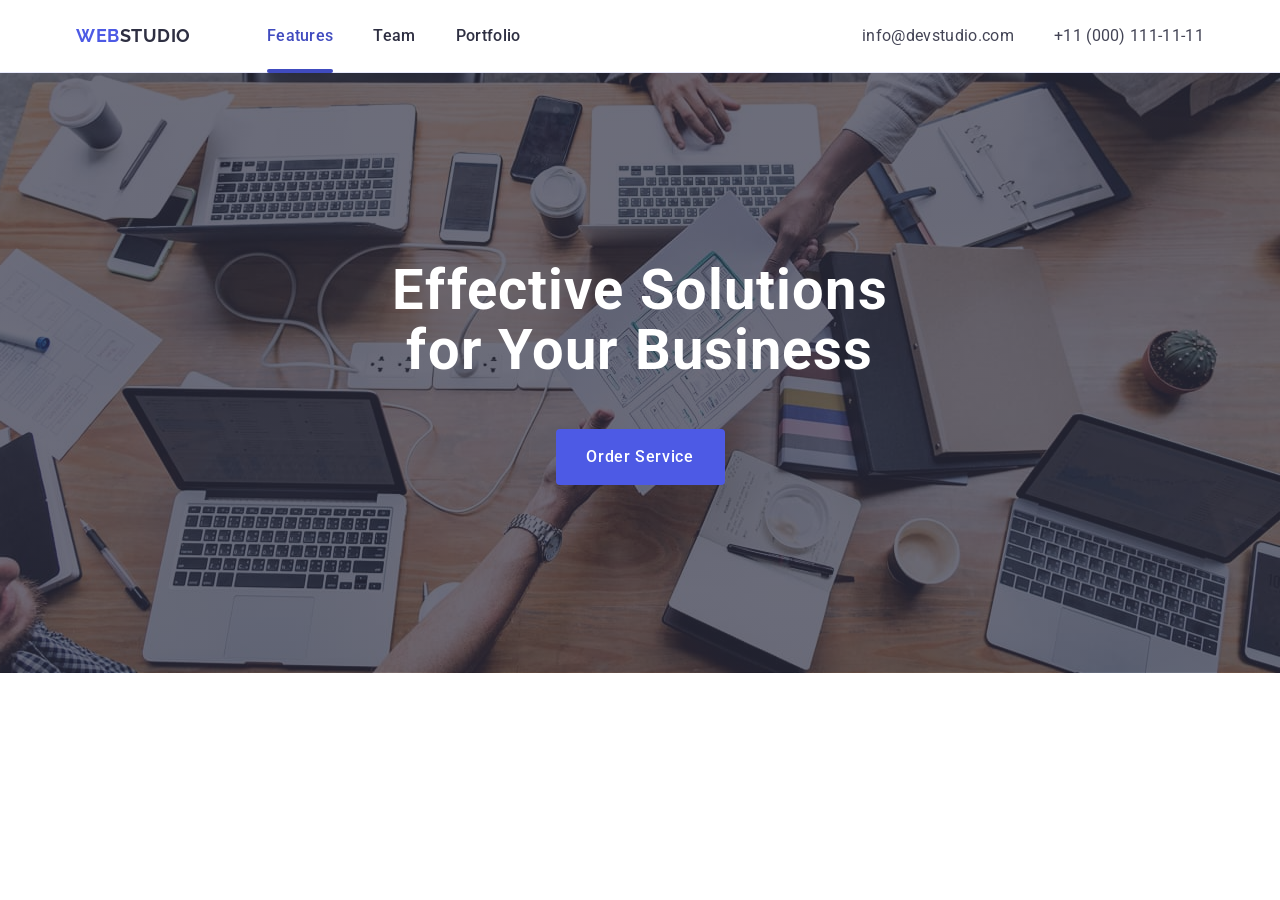
==== index.html @ f050d33e "hero adapt-1" ====
<!DOCTYPE html>
<html lang="en">

<head>
  <meta charset="UTF-8">
  <meta name="viewport" content="width=device-width, initial-scale=1.0">
  <meta name="description"
    content="Web Studio — ефективні рішення для бізнесу, команда професіоналів та портфоліо успішних проектів.">

  <link rel="stylesheet" href="https://cdnjs.cloudflare.com/ajax/libs/modern-normalize/3.0.1/modern-normalize.min.css"
    integrity="sha512-q6WgHqiHlKyOqslT/lgBgodhd03Wp4BEqKeW6nNtlOY4quzyG3VoQKFrieaCeSnuVseNKRGpGeDU3qPmabCANg=="
    crossorigin="anonymous" referrerpolicy="no-referrer" />

  <link rel="preconnect" href="https://fonts.googleapis.com">
  <link rel="preconnect" href="https://fonts.gstatic.com" crossorigin>
  <link
    href="https://fonts.googleapis.com/css2?family=Raleway:ital,wght@0,100..900;1,100..900&family=Roboto:ital,wght@0,100..900;1,100..900&display=swap"
    rel="stylesheet">

  <link rel="stylesheet" href="./css/main.css">

  <title>My homework 4</title>
  <link rel="icon" href="./images/favicon.ico" type="image/x-icon">
</head>

<body>
  <!-- section H E A D E R -->

  <header class="header" id="header">
    <div class="container header-container">
      <a class="logo" href="./index.html">Web<span class="header-logo">Studio</span></a>
      <nav class="header-nav">
        <ul class="header-nav-title">
          <li class="header-nav-list">
            <a href="#features" class="header-nav-link decor">Features</a>
          </li>
          <li class="header-nav-list">
            <a href="#team" class="header-nav-link">Team</a>
          </li>
          <li class="header-nav-list">
            <a href="#portfolio" class="header-nav-link">Portfolio</a>
          </li>
        </ul>
      </nav>
      <address class="contacts">
        <ul class="contact-title">
          <li class="contact-list-mail">
            <a class="contact-link-mail" href="mailto:info@devstudio.com">info@devstudio.com</a>
          </li>
          <li class="contact-list-phone">
            <a class="contact-link-phone" href="tel:+110001111111">+11 (000) 111-11-11</a>
          </li>
        </ul>
      </address>
      <button class="mobile-menu-button" type="button" aria-label="Open mobile menu">
        <svg class="mobil-menu-icon" width="24px" height="24px">
          <use href="./images/icons.svg#mobil_menu"></use>
        </svg>
      </button>
    </div>
  </header>
  <main>

    <!-- section H E R O -->

    <section class="hero" id="hero">
      <div class="container hero-container">
        <h1 class="hero-title">Effective Solutions for Your Business</h1>
        <button type="button" class="hero-btn">Order Service</button>
      </div>
    </section>

    <!-- section FEATURES -->

    <section class="features sr-only" id="features">
      <div class="container features-container">
        <h2 class="features-name sr-only">Our Features</h2>
        <ul class="features-title">
          <li class="feature-list">
            <div class="feature-icon">
              <svg class="feature-icon-svg" width="64" height="64">
                <use href="./images/icons.svg#antena"></use>
              </svg>
            </div>
            <h3 class="feature-list-title">Strategy</h3>
            <p class="feature-list-text">Our goal is to identify the business problem to walk away with the
              perfect and creative solution.</p>
          </li>
          <li class="feature-list">
            <div class="feature-icon">
              <svg class="feature-icon-svg" width="64" height="64">
                <use href="./images/icons.svg#clock"></use>
              </svg>
            </div>
            <h3 class="feature-list-title">Punctuality</h3>
            <p class="feature-list-text">Bring the key message to the brand's audience for the best
              price
              within
              the shortest possible time.</p>
          </li>
          <li class="feature-list">
            <div class="feature-icon">
              <svg class="feature-icon-svg" width="64" height="64">
                <use href="./images/icons.svg#diagram"></use>
              </svg>
            </div>

            <h3 class="feature-list-title">Diligence</h3>
            <p class="feature-list-text">Research and confirm brands with the strongest digital growth
              opportunities and minimize risk.</p>
          </li>
          <li class="feature-list">
            <div class="feature-icon">
              <svg class="feature-icon-svg" width="64" height="64">
                <use href="./images/icons.svg#astronaut"></use>
              </svg>
            </div>
            <h3 class="feature-list-title">Technologies</h3>
            <p class="feature-list-text">Design practice focused on digital experiences. We bring forth
              a
              deep
              passion for problem-solving.</p>
          </li>
        </ul>
      </div>
    </section>

    <!-- section T E A M -->

    <section class="team sr-only" id="team">
      <div class="container team-container">
        <h2 class="team-name">Our Team</h2>
        <ul class="team-title">
          <li class="team-list">
            <img src="./images/team-1.jpg" width="264" height="260" alt="Mark Guerrero" class="team-img" />
            <div class="team-resume">
              <h3 class="team-resume-name">Mark Guerrero</h3>
              <p class="team-resume-profession">Product Designer</p>
              <ul class="cocial">
                <li class="cocial-list">
                  <a href="#" class="cocial-link" aria-label="Instagram" title="Instagram">
                    <svg class="cocial-icon" width="16" height="16">
                      <use href="./images/icons.svg#instagram"></use>
                    </svg>
                  </a>
                </li>
                <li class="cocial-list">
                  <a href="#" class="cocial-link" aria-label="Twitter" title="Twitter">
                    <svg class="cocial-icon" width="16" height="16">
                      <use href="./images/icons.svg#twitter"></use>
                    </svg>
                  </a>
                </li>
                <li class="cocial-list">
                  <a href="#" class="cocial-link" aria-label="Facebook" title="Facebook">
                    <svg class="cocial-icon" width="16" height="16">
                      <use href="./images/icons.svg#facebook"></use>
                    </svg>
                  </a>
                </li>
                <li class="cocial-list">
                  <a href="#" class="cocial-link" aria-label="LinkedIn" title="LinkedIn">
                    <svg class="cocial-icon" width="16" height="16">
                      <use href="./images/icons.svg#linkedin"></use>
                    </svg>
                  </a>
                </li>
              </ul>
            </div>
          </li>
          <li class="team-list">
            <img src="./images/team-2.jpg" width="264" height="260" alt="Tom Ford" class="team-img" />
            <div class="team-resume">
              <h3 class="team-resume-name">Tom Ford</h3>
              <p class="team-resume-profession">Frontend Developer</p>
              <ul class="cocial">
                <li class="cocial-list">
                  <a href="#" class="cocial-link" aria-label="Instagram" title="Instagram">
                    <svg class="cocial-icon" width="16" height="16">
                      <use href="./images/icons.svg#instagram"></use>
                    </svg>
                  </a>
                </li>
                <li class="cocial-list">
                  <a href="#" class="cocial-link" aria-label="Twitter" title="Twitter">
                    <svg class="cocial-icon" width="16" height="16">
                      <use href="./images/icons.svg#twitter"></use>
                    </svg>
                  </a>
                </li>
                <li class="cocial-list">
                  <a href="#" class="cocial-link" aria-label="Facebook" title="Facebook">
                    <svg class="cocial-icon" width="16" height="16">
                      <use href="./images/icons.svg#facebook"></use>
                    </svg>
                  </a>
                </li>
                <li class="cocial-list">
                  <a href="#" class="cocial-link" aria-label="LinkedIn" title="LinkedIn">
                    <svg class="cocial-icon" width="16" height="16">
                      <use href="./images/icons.svg#linkedin"></use>
                    </svg>
                  </a>
                </li>
              </ul>
            </div>
          </li>
          <li class="team-list">
            <img src="./images/team-3.jpg" width="264" height="260" alt="Camila Garcia" class="team-img" />
            <div class="team-resume">
              <h3 class="team-resume-name">Camila Garcia</h3>
              <p class="team-resume-profession">Marketing</p>
              <ul class="cocial">
                <li class="cocial-list">
                  <a href="#" class="cocial-link" aria-label="Instagram" title="Instagram">
                    <svg class="cocial-icon" width="16" height="16">
                      <use href="./images/icons.svg#instagram"></use>
                    </svg>
                  </a>
                </li>
                <li class="cocial-list">
                  <a href="#" class="cocial-link" aria-label="Twitter" title="Twitter">
                    <svg class="cocial-icon" width="16" height="16">
                      <use href="./images/icons.svg#twitter"></use>
                    </svg>
                  </a>
                </li>
                <li class="cocial-list">
                  <a href="#" class="cocial-link" aria-label="Facebook" title="Facebook">
                    <svg class="cocial-icon" width="16" height="16">
                      <use href="./images/icons.svg#facebook"></use>
                    </svg>
                  </a>
                </li>
                <li class="cocial-list">
                  <a href="#" class="cocial-link" aria-label="LinkedIn" title="LinkedIn">
                    <svg class="cocial-icon" width="16" height="16">
                      <use href="./images/icons.svg#linkedin"></use>
                    </svg>
                  </a>
                </li>
              </ul>
            </div>
          </li>
          <li class="team-list">
            <img src="./images/team-4.jpg" width="264" height="260" alt="Daniel Wilson" class="team-img" />
            <div class="team-resume">
              <h3 class="team-resume-name">Daniel Wilson</h3>
              <p class="team-resume-profession">UI Designer</p>
              <ul class="cocial">
                <li class="cocial-list">
                  <a href="#" class="cocial-link" aria-label="Instagram" title="Instagram">
                    <svg class="cocial-icon" width="16" height="16">
                      <use href="./images/icons.svg#instagram"></use>
                    </svg>
                  </a>
                </li>
                <li class="cocial-list">
                  <a href="#" class="cocial-link" aria-label="Twitter" title="Twitter">
                    <svg class="cocial-icon" width="16" height="16">
                      <use href="./images/icons.svg#twitter"></use>
                    </svg>
                  </a>
                </li>
                <li class="cocial-list">
                  <a href="#" class="cocial-link" aria-label="Facebook" title="Facebook">
                    <svg class="cocial-icon" width="16" height="16">
                      <use href="./images/icons.svg#facebook"></use>
                    </svg>
                  </a>
                </li>
                <li class="cocial-list">
                  <a href="#" class="cocial-link" aria-label="LinkedIn" title="LinkedIn">
                    <svg class="cocial-icon" width="16" height="16">
                      <use href="./images/icons.svg#linkedin"></use>
                    </svg>
                  </a>
                </li>
              </ul>

            </div>
          </li>
        </ul>
      </div>
    </section>

    <!-- section P O R T F O L I O -->

    <section class="portfolio sr-only" id="portfolio">
      <div class="container portfolio-container">
        <h2 class="portfolio-name">Our Portfolio</h2>
        <ul class="portfolio-title">
          <li class="portfolio-list">
            <div class="over-blok">
              <img src="./images/portfolio-1.jpg" width="360" alt="Banking App" class="portfolio-img" />
              <p class="over-text">14 Stylish and User-Friendly App Design Concepts · Task Manager App ·
                Calorie Tracker App · Exotic Fruit Ecommerce App ·
                Cloud Storage App</p>
            </div>
            <div class="portfolio-resume">
              <h3 class="portfolio-resume-name">Banking App</h3>
              <p class="portfolio-resume-profession">App</p>
            </div>
          </li>
          <li class="portfolio-list">
            <div class="over-blok">
              <img src="./images/portfolio-2.jpg" width="360" alt="Cashless Payment" class="portfolio-img" />
              <p class="over-text">14 Stylish and User-Friendly App Design Concepts · Task Manager App ·
                Calorie Tracker App · Exotic Fruit Ecommerce App ·
                Cloud Storage App</p>
            </div>
            <div class="portfolio-resume">
              <h3 class="portfolio-resume-name">Cashless Payment</h3>
              <p class="portfolio-resume-profession">Marketing</p>
            </div>
          </li>
          <li class="portfolio-list">
            <div class="over-blok">
              <img src="./images/portfolio-3.jpg" width="360" alt="Meditation App" class="portfolio-img" />
              <p class="over-text">14 Stylish and User-Friendly App Design Concepts · Task Manager App ·
                Calorie Tracker App · Exotic Fruit Ecommerce App ·
                Cloud Storage App</p>
            </div>
            <div class="portfolio-resume">
              <h3 class="portfolio-resume-name">Meditation App</h3>
              <p class="portfolio-resume-profession">App</p>
            </div>
          </li>
          <li class="portfolio-list">
            <div class="over-blok">
              <img src="./images/portfolio-4.jpg" width="360" alt="Taxi Service" class="portfolio-img" />
              <p class="over-text">14 Stylish and User-Friendly App Design Concepts · Task Manager App ·
                Calorie Tracker App · Exotic Fruit Ecommerce App ·
                Cloud Storage App</p>
            </div>
            <div class="portfolio-resume">
              <h3 class="portfolio-resume-name">Taxi Service</h3>
              <p class="portfolio-resume-profession">Marketing</p>
            </div>
          </li>
          <li class="portfolio-list">
            <div class="over-blok">
              <img src="./images/portfolio-5.jpg" width="360" alt="Screen Illustrations" class="portfolio-img" />
              <p class="over-text">14 Stylish and User-Friendly App Design Concepts · Task Manager App ·
                Calorie Tracker App · Exotic Fruit Ecommerce App ·
                Cloud Storage App</p>
            </div>
            <div class="portfolio-resume">
              <h3 class="portfolio-resume-name">Screen Illustrations</h3>
              <p class="portfolio-resume-profession">Design</p>
            </div>
          </li>
          <li class="portfolio-list">
            <div class="over-blok">
              <img src="./images/portfolio-6.jpg" width="360" alt="Online Courses" class="portfolio-img" />
              <p class="over-text">14 Stylish and User-Friendly App Design Concepts · Task Manager App ·
                Calorie Tracker App · Exotic Fruit Ecommerce App ·
                Cloud Storage App</p>
            </div>
            <div class="portfolio-resume">
              <h3 class="portfolio-resume-name">Online Courses</h3>
              <p class="portfolio-resume-profession">Marketing</p>
            </div>
          </li>
        </ul>
      </div>
    </section>

  </main>


  <!-- section F O O T E R -->

  <footer class="footer sr-only" id="footer">
    <div class="container footer-container">
      <div class="logo-block">
        <a class="logo footer-logo-link" href="./index.html">Web<span class="footer-logo">Studio</span></a>
        <p class="footer-text">Increase the flow of customers and sales for your business with digital marketing
          & growth solutions.</p>
      </div>
      <div class="social-blok">
        <p class="social-text">Social media</p>
        <ul class="cocial-footer">
          <li class="cocial-list-footer">
            <a href="#" class="cocial-link-footer" aria-label="Instagram" title="Instagram">
              <svg class="cocial-icon-footer" width="24" height="24">
                <use href="./images/icons.svg#instagram"></use>
              </svg>
            </a>
          </li>
          <li class="cocial-list-footer">
            <a href="#" class="cocial-link-footer" aria-label="Twitter" title="Twitter">
              <svg class="cocial-icon-footer" width="24" height="24">
                <use href="./images/icons.svg#twitter"></use>
              </svg>
            </a>
          </li>
          <li class="cocial-list-footer">
            <a href="#" class="cocial-link-footer" aria-label="Facebook" title="Facebook">
              <svg class="cocial-icon-footer" width="24" height="24">
                <use href="./images/icons.svg#facebook"></use>
              </svg>
            </a>
          </li>
          <li class="cocial-list-footer">
            <a href="#" class="cocial-link-footer" aria-label="LinkedIn" title="LinkedIn">
              <svg class="cocial-icon-footer" width="24" height="24">
                <use href="./images/icons.svg#linkedin"></use>
              </svg>
            </a>
          </li>
        </ul>
      </div>
      <div class="footer-blok">
        <p class="footer-subscribe">Subscribe</p>
        <form class="footer-form">
          <label class="footer-label">
            <input type="email" name="email" placeholder="E-mail" class="footer-input" required>
          </label>
          <button type="submit" class="footer-btn">Subscribe<svg class="footer-svg" width="24" height="24">
              <use href="./images/icons.svg#planer"></use>
            </svg>
          </button>
        </form>
      </div>
    </div>
  </footer>

  <!-- MOBILE MENU -->

  <div class="mobile-menu /is-open">

    <button class="close-btn" type="button" aria-label="Close mobile menu">
      <svg class="btn-svg" width="8" height="8">
        <use href="./images/icons.svg#close"></use>
      </svg>
    </button>

    <nav class="mobil-nav">
      <ul class="mobile-item">
        <li class="mobile-list">
          <a class="mobile-item-link mobile-blue" href="#">Studio</a>
        </li>
        <li class="mobile-list"><a class="mobile-item-link" href="#">Portfolio</a></li>
        <li class="mobile-list"><a class="mobile-item-link" href="#">Contacts</a></li>
      </ul>
    </nav>
    <div class="footer-mobil">
      <address class="mobile-kontakts">
        <ul class="mobile-contacts-item">
          <li class="mobile-contacts-list">
            <a class="mobile-contacts-link link-blue" href="tel:+110001111111">+11
              (000) 111-11-11</a>
          </li>
          <li class="mobile-contacts-list">
            <a class="mobile-contacts-link" href="mailto:info@devstudio.com">info@devstudio.com</a>
          </li>
        </ul>
      </address>
      <ul class="soc-item">
        <li class="soc-list">
          <a class="soc-link" href="#" target="_blank" rel="noopener noreferrer" aria-label="Instagram">
            <svg class="soc-icon" width="24" height="24">
              <use href="./images/icons.svg#instagram"></use>
            </svg>
          </a>
        </li>
        <li class="soc-list">
          <a class="soc-link" href="#" target="_blank" rel="noopener noreferrer" aria-label="Twitter">
            <svg class="soc-icon" width="24" height="24">
              <use href="./images/icons.svg#twitter"></use>
            </svg>
          </a>
        </li>
        <li class="soc-list">
          <a class="soc-link" href="#" target="_blank" rel="noopener noreferrer" aria-label="Facebook">
            <svg class="soc-icon" width="24" height="24">
              <use href="./images/icons.svg#facebook"></use>
            </svg>
          </a>
        </li>
        <li class="soc-list">
          <a class="soc-link" href="#" target="_blank" rel="noopener noreferrer" aria-label="LinkedIn">
            <svg class="soc-icon" width="24" height="24">
              <use href="./images/icons.svg#linkedin"></use>
            </svg>
          </a>
        </li>
      </ul>
    </div>
  </div>

  <!-- MODAL WINDOW -->

  <div class="backdrop /is-open" id="modal">
    <div class="modal">
      <button class="close-btn" type="button" aria-label="Close modal" title="Close">
        <svg class="close-btn-svg" width="8" height="8">
          <use href="./images/icons.svg#close"></use>
        </svg>
      </button>
      <p class="modal-txt">Leave your contacts and we will call you back</p>
      <form class="modal-form">
        <div class="modal-form-blok">
          <div class="modal-form-field">
            <label for="username" class="modal-label">Name</label>
            <div class="field-input">
              <input type="text" class="modal-input iris-color" name="username" id="username" minlength="3" required
                autofocus>
              <svg class="modal-input-svg iris-color" width="18" height="24">
                <use href="./images/icons.svg#icon-name"></use>
              </svg>
            </div>
          </div>
          <div class="modal-form-field">
            <label for="userphone" class="modal-label">Phone</label>
            <div class="field-input">
              <input type="tel" class="modal-input" name="userphone" id="userphone" pattern="[0-9+\-\s()]{10,}"
                required>
              <svg class="modal-input-svg" width="18" height="24">
                <use href="./images/icons.svg#icon-phone"></use>
              </svg>

            </div>
          </div>
          <div class="modal-form-field">
            <label for="usermail" class="modal-label">Email</label>
            <div class="field-input">
              <input type="email" class="modal-input" name="usermail" id="usermail" autocomplete="email" required>
              <svg class="modal-input-svg" width="18" height="24">
                <use href="./images/icons.svg#icon-mail"></use>
              </svg>

            </div>
          </div>
          <div class="comment-blok">
            <label for="comment" class="comment-label">Comment</label>
            <div class="field-comment">
              <textarea class="modal-textarea" name="comment" id="comment" placeholder="Text input"></textarea>
            </div>
          </div>
        </div>
        <div class="modal-form-agrement">
          <input type="checkbox" class="checkbox sr-only" id="agreement" name="agreement" required>
          <label for="agreement" class="label-form-agrement">
            <span class="checkbox-form-agrement">
              <svg class="checkbox-svg" width="10" height="8">
                <use href="./images/icons.svg#icon-vector"></use>
              </svg>
            </span>
            I accept the terms and conditions of the <a class="policy" href="#" target="_blank"
              rel="noopener noreferrer">Privacy
              Policy</a>
          </label>
        </div>
        <button class="modal-btn" type="submit">Send</button>
      </form>
    </div>
  </div>

</body>

</html>
---- css/main.css ----
@import './common.css';
@import './header.css';
@import './hero.css';
@import './features.css';
@import './team.css';
@import './portfolio.css';
@import './footer.css';
@import './modal.css';
@import './mobile-menu.css';
@import './container.css';
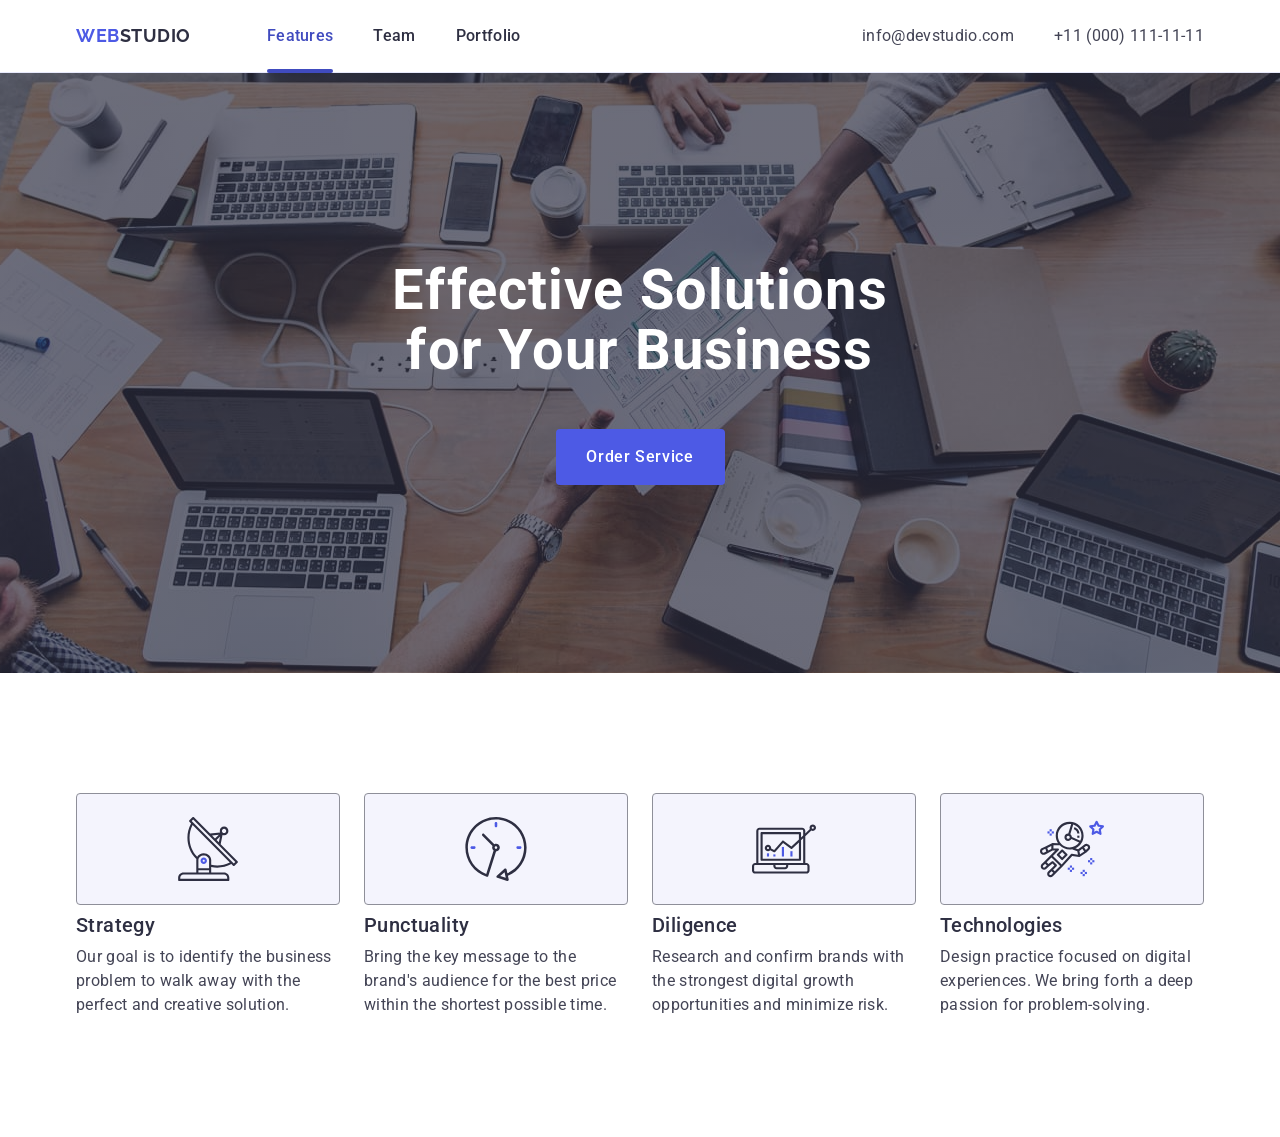
==== commit 111b2fb2: "section features_end-1" ====
--- a/index.html
+++ b/index.html
@@ -19,7 +19,7 @@
 
   <link rel="stylesheet" href="./css/main.css">
 
-  <title>My homework 4</title>
+  <title>WebStudio</title>
   <link rel="icon" href="./images/favicon.ico" type="image/x-icon">
 </head>
 
@@ -72,7 +72,7 @@
 
     <!-- section FEATURES -->
 
-    <section class="features sr-only" id="features">
+    <section class="features" id="features">
       <div class="container features-container">
         <h2 class="features-name sr-only">Our Features</h2>
         <ul class="features-title">
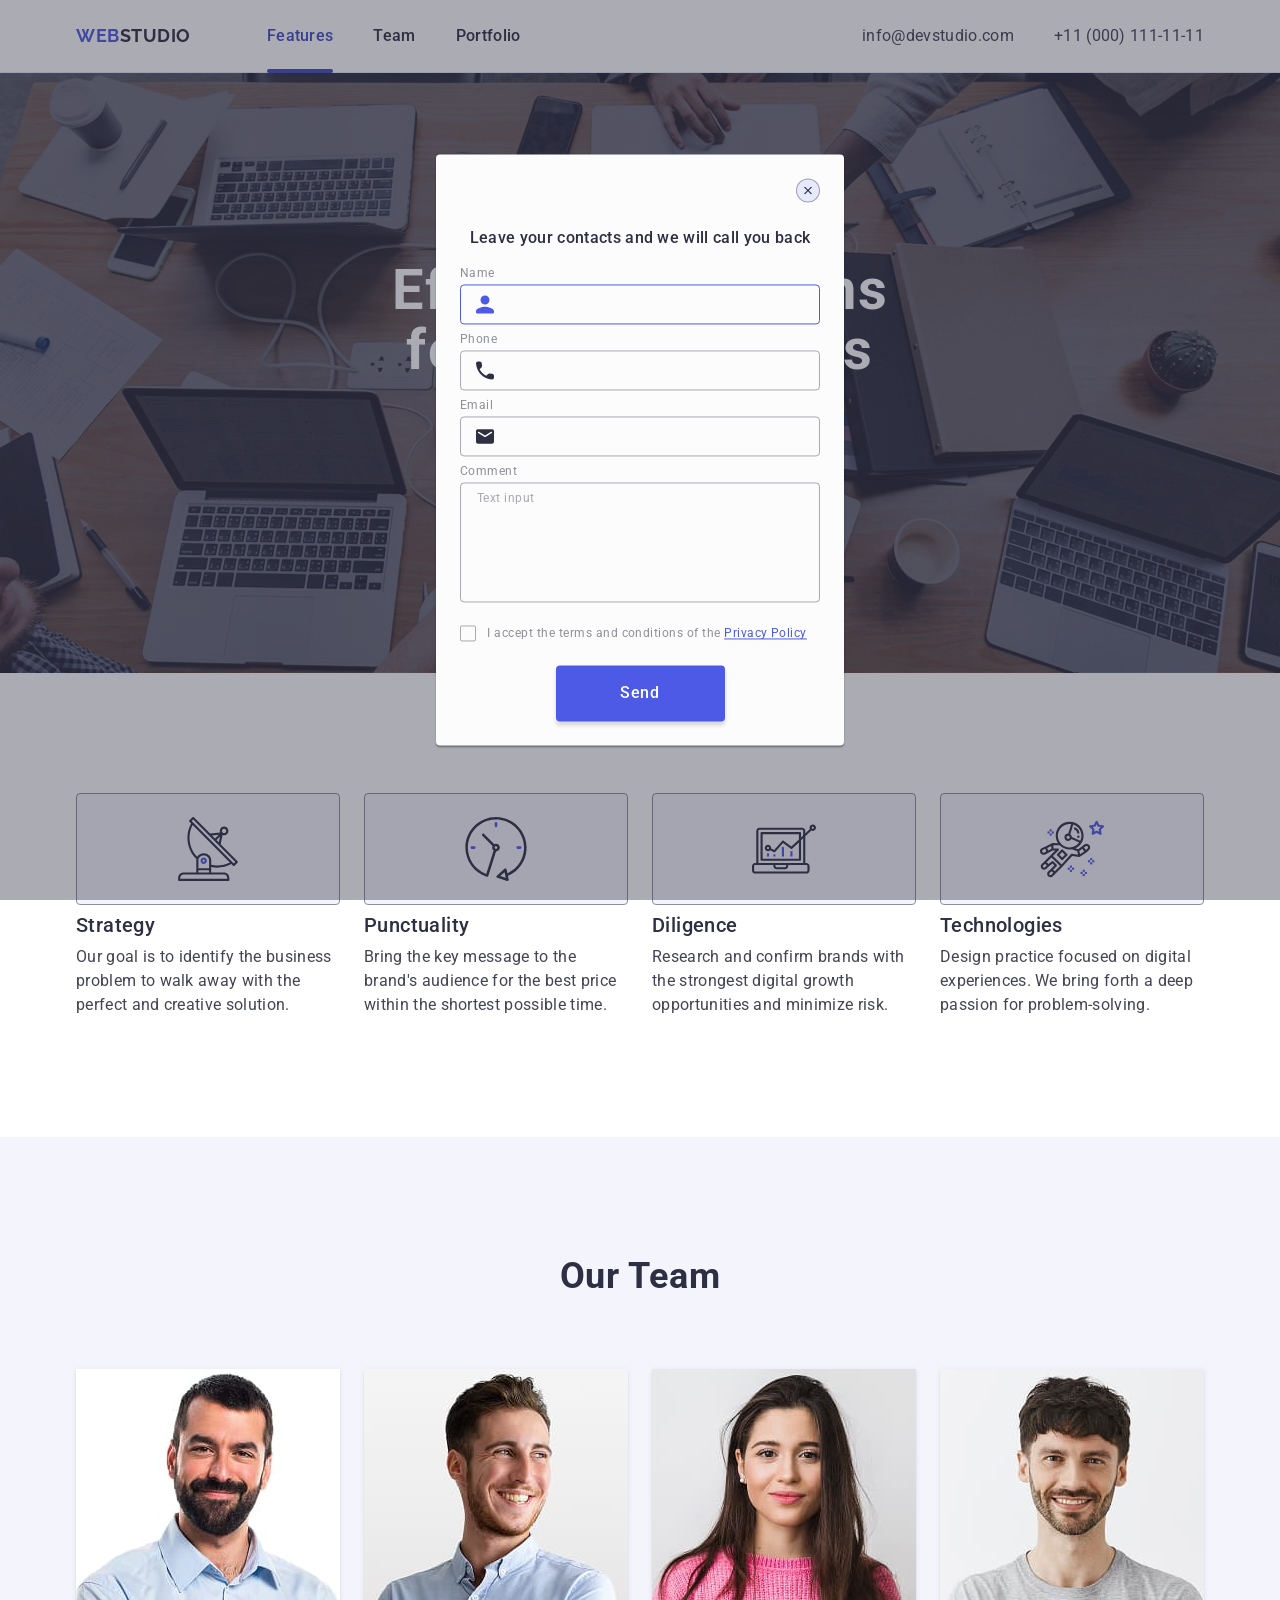
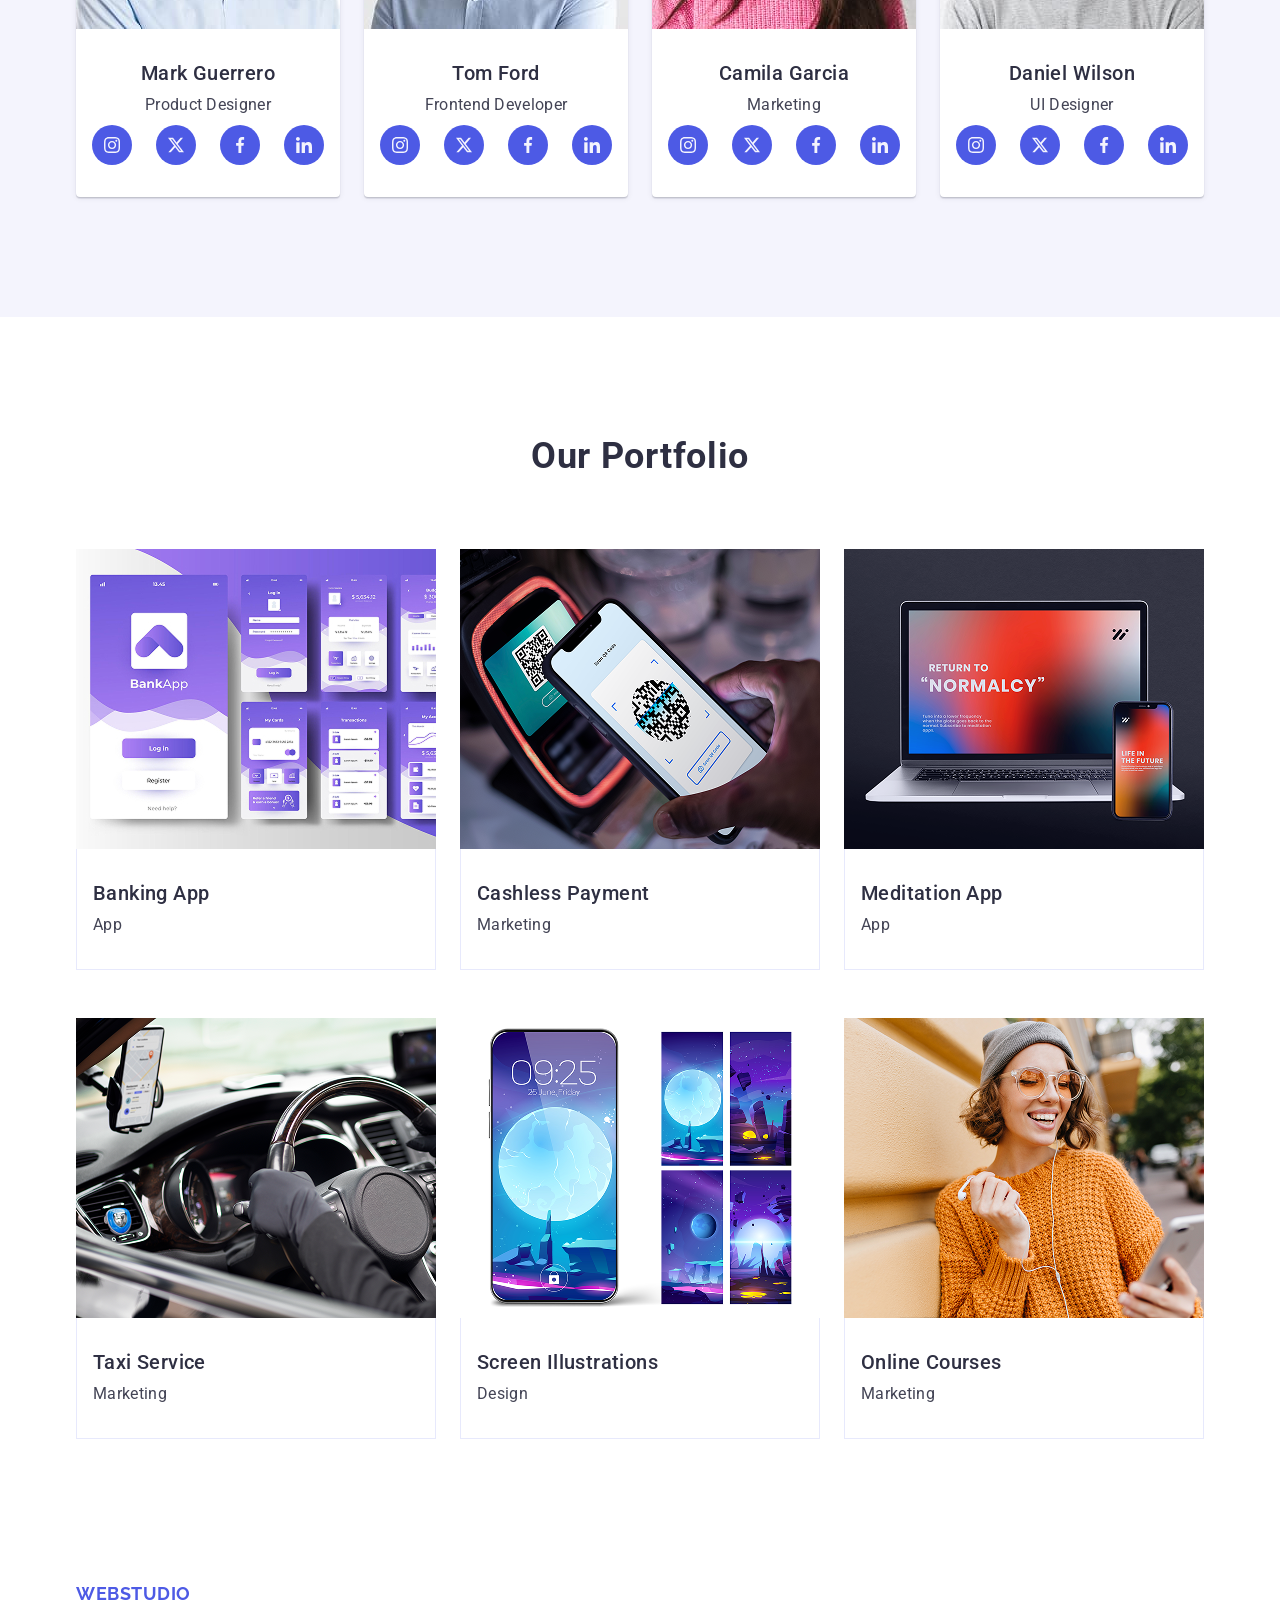
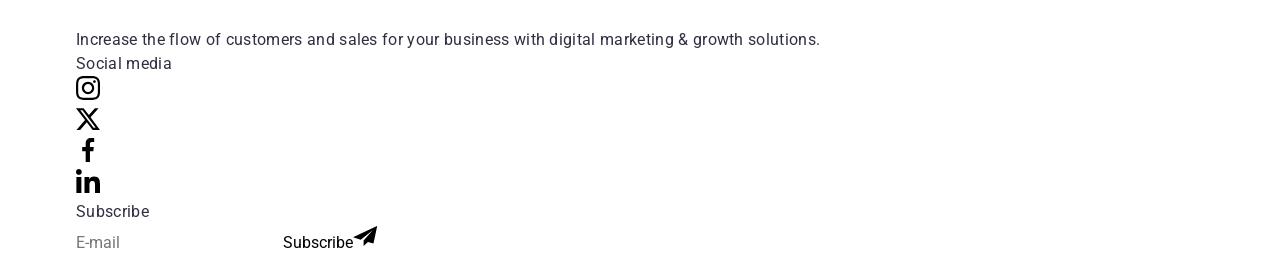
==== commit e361e72c: "portfolio end-1" ====
--- a/index.html
+++ b/index.html
@@ -125,41 +125,44 @@
       </div>
     </section>
 
-    <!-- section T E A M -->
-
-    <section class="team sr-only" id="team">
-      <div class="container team-container">
+    <!-- ==================== SECTION TEAM ==================== -->
+
+    <section class="team" id="team">
+      <div class="container">
         <h2 class="team-name">Our Team</h2>
+
         <ul class="team-title">
+          <!-- Card 1: Mark Guerrero -->
           <li class="team-list">
-            <img src="./images/team-1.jpg" width="264" height="260" alt="Mark Guerrero" class="team-img" />
+            <img src="./images/team/team-1.jpg" srcset="./images/team/team-1.jpg 1x, ./images/team/team-1@2x.jpg 2x"
+              alt="Mark Guerrero" width="264" height="260" class="team-img" loading="lazy" />
             <div class="team-resume">
               <h3 class="team-resume-name">Mark Guerrero</h3>
               <p class="team-resume-profession">Product Designer</p>
               <ul class="cocial">
                 <li class="cocial-list">
-                  <a href="#" class="cocial-link" aria-label="Instagram" title="Instagram">
+                  <a href="" class="cocial-link">
                     <svg class="cocial-icon" width="16" height="16">
                       <use href="./images/icons.svg#instagram"></use>
                     </svg>
                   </a>
                 </li>
                 <li class="cocial-list">
-                  <a href="#" class="cocial-link" aria-label="Twitter" title="Twitter">
+                  <a href="" class="cocial-link">
                     <svg class="cocial-icon" width="16" height="16">
                       <use href="./images/icons.svg#twitter"></use>
                     </svg>
                   </a>
                 </li>
                 <li class="cocial-list">
-                  <a href="#" class="cocial-link" aria-label="Facebook" title="Facebook">
+                  <a href="" class="cocial-link">
                     <svg class="cocial-icon" width="16" height="16">
                       <use href="./images/icons.svg#facebook"></use>
                     </svg>
                   </a>
                 </li>
                 <li class="cocial-list">
-                  <a href="#" class="cocial-link" aria-label="LinkedIn" title="LinkedIn">
+                  <a href="" class="cocial-link">
                     <svg class="cocial-icon" width="16" height="16">
                       <use href="./images/icons.svg#linkedin"></use>
                     </svg>
@@ -168,35 +171,38 @@
               </ul>
             </div>
           </li>
+
+          <!-- Card 2: Tom Ford -->
           <li class="team-list">
-            <img src="./images/team-2.jpg" width="264" height="260" alt="Tom Ford" class="team-img" />
+            <img src="./images/team/team-2.jpg" srcset="./images/team/team-2.jpg 1x, ./images/team/team-2@2x.jpg 2x"
+              alt="Tom Ford" width="264" height="260" class="team-img" loading="lazy" />
             <div class="team-resume">
               <h3 class="team-resume-name">Tom Ford</h3>
               <p class="team-resume-profession">Frontend Developer</p>
               <ul class="cocial">
                 <li class="cocial-list">
-                  <a href="#" class="cocial-link" aria-label="Instagram" title="Instagram">
+                  <a href="" class="cocial-link">
                     <svg class="cocial-icon" width="16" height="16">
                       <use href="./images/icons.svg#instagram"></use>
                     </svg>
                   </a>
                 </li>
                 <li class="cocial-list">
-                  <a href="#" class="cocial-link" aria-label="Twitter" title="Twitter">
+                  <a href="" class="cocial-link">
                     <svg class="cocial-icon" width="16" height="16">
                       <use href="./images/icons.svg#twitter"></use>
                     </svg>
                   </a>
                 </li>
                 <li class="cocial-list">
-                  <a href="#" class="cocial-link" aria-label="Facebook" title="Facebook">
+                  <a href="" class="cocial-link">
                     <svg class="cocial-icon" width="16" height="16">
                       <use href="./images/icons.svg#facebook"></use>
                     </svg>
                   </a>
                 </li>
                 <li class="cocial-list">
-                  <a href="#" class="cocial-link" aria-label="LinkedIn" title="LinkedIn">
+                  <a href="" class="cocial-link">
                     <svg class="cocial-icon" width="16" height="16">
                       <use href="./images/icons.svg#linkedin"></use>
                     </svg>
@@ -205,35 +211,38 @@
               </ul>
             </div>
           </li>
+
+          <!-- Card 3: Camila Garcia -->
           <li class="team-list">
-            <img src="./images/team-3.jpg" width="264" height="260" alt="Camila Garcia" class="team-img" />
+            <img src="./images/team/team-3.jpg" srcset="./images/team/team-3.jpg 1x, ./images/team/team-3@2x.jpg 2x"
+              alt="Camila Garcia" width="264" height="260" class="team-img" loading="lazy" />
             <div class="team-resume">
               <h3 class="team-resume-name">Camila Garcia</h3>
               <p class="team-resume-profession">Marketing</p>
               <ul class="cocial">
                 <li class="cocial-list">
-                  <a href="#" class="cocial-link" aria-label="Instagram" title="Instagram">
+                  <a href="" class="cocial-link">
                     <svg class="cocial-icon" width="16" height="16">
                       <use href="./images/icons.svg#instagram"></use>
                     </svg>
                   </a>
                 </li>
                 <li class="cocial-list">
-                  <a href="#" class="cocial-link" aria-label="Twitter" title="Twitter">
+                  <a href="" class="cocial-link">
                     <svg class="cocial-icon" width="16" height="16">
                       <use href="./images/icons.svg#twitter"></use>
                     </svg>
                   </a>
                 </li>
                 <li class="cocial-list">
-                  <a href="#" class="cocial-link" aria-label="Facebook" title="Facebook">
+                  <a href="" class="cocial-link">
                     <svg class="cocial-icon" width="16" height="16">
                       <use href="./images/icons.svg#facebook"></use>
                     </svg>
                   </a>
                 </li>
                 <li class="cocial-list">
-                  <a href="#" class="cocial-link" aria-label="LinkedIn" title="LinkedIn">
+                  <a href="" class="cocial-link">
                     <svg class="cocial-icon" width="16" height="16">
                       <use href="./images/icons.svg#linkedin"></use>
                     </svg>
@@ -242,125 +251,167 @@
               </ul>
             </div>
           </li>
+
+          <!-- Card 4: Daniel Wilson -->
           <li class="team-list">
-            <img src="./images/team-4.jpg" width="264" height="260" alt="Daniel Wilson" class="team-img" />
+            <img src="./images/team/team-4.jpg" srcset="./images/team/team-4.jpg 1x, ./images/team/team-4@2x.jpg 2x"
+              alt="Daniel Wilson" width="264" height="260" class="team-img" loading="lazy" />
             <div class="team-resume">
               <h3 class="team-resume-name">Daniel Wilson</h3>
               <p class="team-resume-profession">UI Designer</p>
               <ul class="cocial">
                 <li class="cocial-list">
-                  <a href="#" class="cocial-link" aria-label="Instagram" title="Instagram">
+                  <a href="" class="cocial-link">
                     <svg class="cocial-icon" width="16" height="16">
                       <use href="./images/icons.svg#instagram"></use>
                     </svg>
                   </a>
                 </li>
                 <li class="cocial-list">
-                  <a href="#" class="cocial-link" aria-label="Twitter" title="Twitter">
+                  <a href="" class="cocial-link">
                     <svg class="cocial-icon" width="16" height="16">
                       <use href="./images/icons.svg#twitter"></use>
                     </svg>
                   </a>
                 </li>
                 <li class="cocial-list">
-                  <a href="#" class="cocial-link" aria-label="Facebook" title="Facebook">
+                  <a href="" class="cocial-link">
                     <svg class="cocial-icon" width="16" height="16">
                       <use href="./images/icons.svg#facebook"></use>
                     </svg>
                   </a>
                 </li>
                 <li class="cocial-list">
-                  <a href="#" class="cocial-link" aria-label="LinkedIn" title="LinkedIn">
+                  <a href="" class="cocial-link">
                     <svg class="cocial-icon" width="16" height="16">
                       <use href="./images/icons.svg#linkedin"></use>
                     </svg>
                   </a>
                 </li>
               </ul>
-
             </div>
           </li>
         </ul>
       </div>
     </section>
 
-    <!-- section P O R T F O L I O -->
-
-    <section class="portfolio sr-only" id="portfolio">
-      <div class="container portfolio-container">
-        <h2 class="portfolio-name">Our Portfolio</h2>
-        <ul class="portfolio-title">
-          <li class="portfolio-list">
-            <div class="over-blok">
-              <img src="./images/portfolio-1.jpg" width="360" alt="Banking App" class="portfolio-img" />
-              <p class="over-text">14 Stylish and User-Friendly App Design Concepts · Task Manager App ·
-                Calorie Tracker App · Exotic Fruit Ecommerce App ·
-                Cloud Storage App</p>
-            </div>
-            <div class="portfolio-resume">
-              <h3 class="portfolio-resume-name">Banking App</h3>
-              <p class="portfolio-resume-profession">App</p>
-            </div>
-          </li>
-          <li class="portfolio-list">
-            <div class="over-blok">
-              <img src="./images/portfolio-2.jpg" width="360" alt="Cashless Payment" class="portfolio-img" />
-              <p class="over-text">14 Stylish and User-Friendly App Design Concepts · Task Manager App ·
-                Calorie Tracker App · Exotic Fruit Ecommerce App ·
-                Cloud Storage App</p>
-            </div>
-            <div class="portfolio-resume">
-              <h3 class="portfolio-resume-name">Cashless Payment</h3>
-              <p class="portfolio-resume-profession">Marketing</p>
-            </div>
-          </li>
-          <li class="portfolio-list">
-            <div class="over-blok">
-              <img src="./images/portfolio-3.jpg" width="360" alt="Meditation App" class="portfolio-img" />
-              <p class="over-text">14 Stylish and User-Friendly App Design Concepts · Task Manager App ·
-                Calorie Tracker App · Exotic Fruit Ecommerce App ·
-                Cloud Storage App</p>
-            </div>
-            <div class="portfolio-resume">
-              <h3 class="portfolio-resume-name">Meditation App</h3>
-              <p class="portfolio-resume-profession">App</p>
-            </div>
-          </li>
-          <li class="portfolio-list">
-            <div class="over-blok">
-              <img src="./images/portfolio-4.jpg" width="360" alt="Taxi Service" class="portfolio-img" />
-              <p class="over-text">14 Stylish and User-Friendly App Design Concepts · Task Manager App ·
-                Calorie Tracker App · Exotic Fruit Ecommerce App ·
-                Cloud Storage App</p>
-            </div>
-            <div class="portfolio-resume">
-              <h3 class="portfolio-resume-name">Taxi Service</h3>
-              <p class="portfolio-resume-profession">Marketing</p>
-            </div>
-          </li>
-          <li class="portfolio-list">
-            <div class="over-blok">
-              <img src="./images/portfolio-5.jpg" width="360" alt="Screen Illustrations" class="portfolio-img" />
-              <p class="over-text">14 Stylish and User-Friendly App Design Concepts · Task Manager App ·
-                Calorie Tracker App · Exotic Fruit Ecommerce App ·
-                Cloud Storage App</p>
-            </div>
-            <div class="portfolio-resume">
-              <h3 class="portfolio-resume-name">Screen Illustrations</h3>
-              <p class="portfolio-resume-profession">Design</p>
-            </div>
-          </li>
-          <li class="portfolio-list">
-            <div class="over-blok">
-              <img src="./images/portfolio-6.jpg" width="360" alt="Online Courses" class="portfolio-img" />
-              <p class="over-text">14 Stylish and User-Friendly App Design Concepts · Task Manager App ·
-                Calorie Tracker App · Exotic Fruit Ecommerce App ·
-                Cloud Storage App</p>
-            </div>
-            <div class="portfolio-resume">
-              <h3 class="portfolio-resume-name">Online Courses</h3>
-              <p class="portfolio-resume-profession">Marketing</p>
-            </div>
+    <!-- ==================== SECTION PORTFOLIO ==================== -->
+
+    <section class="portfolio">
+      <div class="container">
+        <h2 class="portfolio-title">Our Portfolio</h2>
+
+        <ul class="portfolio-list">
+          <!-- Card 1 -->
+          <li class="portfolio-item">
+            <a href="" class="portfolio-link">
+              <div class="portfolio-cover">
+                <img src="./images/portfolio/Media_desk-1.png" srcset="
+                ./images/portfolio/Media_desk-1.png    1x,
+                ./images/portfolio/Media_desk@2x-1.png 2x
+              " alt="Banking App" width="360" height="300" loading="lazy" />
+                <p class="portfolio-cover-text">
+                  14 Unique Contacts Protection, Restoring Your Financial Freedom & Security
+                </p>
+              </div>
+              <div class="portfolio-card-desc">
+                <h3 class="portfolio-subtitle">Banking App</h3>
+                <p class="portfolio-text">App</p>
+              </div>
+            </a>
+          </li>
+
+          <!-- Card 2 -->
+          <li class="portfolio-item">
+            <a href="" class="portfolio-link">
+              <div class="portfolio-cover">
+                <img src="./images/portfolio/portfolio_desk-2.png" srcset="./images/portfolio/portfolio_desk-2.png 1x,
+                ./images/portfolio/portfolio_desk-2@2x.png 2x
+              " alt="Cashless Payment" width="360" height="300" loading="lazy" />
+                <p class="portfolio-cover-text">
+                  14 Unique Contacts Protection, Restoring Your Financial Freedom & Security
+                </p>
+              </div>
+              <div class="portfolio-card-desc">
+                <h3 class="portfolio-subtitle">Cashless Payment</h3>
+                <p class="portfolio-text">Marketing</p>
+              </div>
+            </a>
+          </li>
+
+          <!-- Card 3 -->
+          <li class="portfolio-item">
+            <a href="" class="portfolio-link">
+              <div class="portfolio-cover">
+                <img src="./images/portfolio/Media_desk-3.png" srcset="./images/portfolio/Media_desk-3.png 1x,
+                ./images/portfolio/Media_desk@2x-3.png 2x
+              " alt="Meditation App" width="360" height="300" loading="lazy" />
+                <p class="portfolio-cover-text">
+                  14 Unique Contacts Protection, Restoring Your Financial Freedom & Security
+                </p>
+              </div>
+              <div class="portfolio-card-desc">
+                <h3 class="portfolio-subtitle">Meditation App</h3>
+                <p class="portfolio-text">App</p>
+              </div>
+            </a>
+          </li>
+
+          <!-- Card 4 -->
+          <li class="portfolio-item">
+            <a href="" class="portfolio-link">
+              <div class="portfolio-cover">
+                <img src="./images/portfolio/Media_desk-4.png" srcset="
+                ./images/portfolio/Media_desk-4.png    1x,
+                ./images/portfolio/Media_desk@2x-4.png 2x
+              " alt="Taxi Service" width="360" height="300" loading="lazy" />
+                <p class="portfolio-cover-text">
+                  14 Unique Contacts Protection, Restoring Your Financial Freedom & Security
+                </p>
+              </div>
+              <div class="portfolio-card-desc">
+                <h3 class="portfolio-subtitle">Taxi Service</h3>
+                <p class="portfolio-text">Marketing</p>
+              </div>
+            </a>
+          </li>
+
+          <!-- Card 5 -->
+          <li class="portfolio-item">
+            <a href="" class="portfolio-link">
+              <div class="portfolio-cover">
+                <img src="./images/portfolio/Media_desk-5.png" srcset="
+                ./images/portfolio/Media_desk-5.png    1x,
+                ./images/portfolio/Media_desk@2x-5.png 2x
+              " alt="Screen Illustrations" width="360" height="300" loading="lazy" />
+                <p class="portfolio-cover-text">
+                  14 Unique Contacts Protection, Restoring Your Financial Freedom & Security
+                </p>
+              </div>
+              <div class="portfolio-card-desc">
+                <h3 class="portfolio-subtitle">Screen Illustrations</h3>
+                <p class="portfolio-text">Design</p>
+              </div>
+            </a>
+          </li>
+
+          <!-- Card 6 -->
+          <li class="portfolio-item">
+            <a href="" class="portfolio-link">
+              <div class="portfolio-cover">
+                <img src="./images/portfolio/Media_desk-6.png" srcset="
+                ./images/portfolio/Media_desk-6.png    1x,
+                ./images/portfolio/Media_desk@2x-6.png 2x
+              " alt="Online Courses" width="360" height="300" loading="lazy" />
+                <p class="portfolio-cover-text">
+                  14 Unique Contacts Protection, Restoring Your Financial Freedom & Security
+                </p>
+              </div>
+              <div class="portfolio-card-desc">
+                <h3 class="portfolio-subtitle">Online Courses</h3>
+                <p class="portfolio-text">Marketing</p>
+              </div>
+            </a>
           </li>
         </ul>
       </div>
@@ -371,7 +422,7 @@
 
   <!-- section F O O T E R -->
 
-  <footer class="footer sr-only" id="footer">
+  <footer class="footer" id="footer">
     <div class="container footer-container">
       <div class="logo-block">
         <a class="logo footer-logo-link" href="./index.html">Web<span class="footer-logo">Studio</span></a>
@@ -428,7 +479,7 @@
 
   <!-- MOBILE MENU -->
 
-  <div class="mobile-menu /is-open">
+  <div class="mobile-menu is-open">
 
     <button class="close-btn" type="button" aria-label="Close mobile menu">
       <svg class="btn-svg" width="8" height="8">
@@ -492,7 +543,7 @@
 
   <!-- MODAL WINDOW -->
 
-  <div class="backdrop /is-open" id="modal">
+  <div class="backdrop is-open">
     <div class="modal">
       <button class="close-btn" type="button" aria-label="Close modal" title="Close">
         <svg class="close-btn-svg" width="8" height="8">
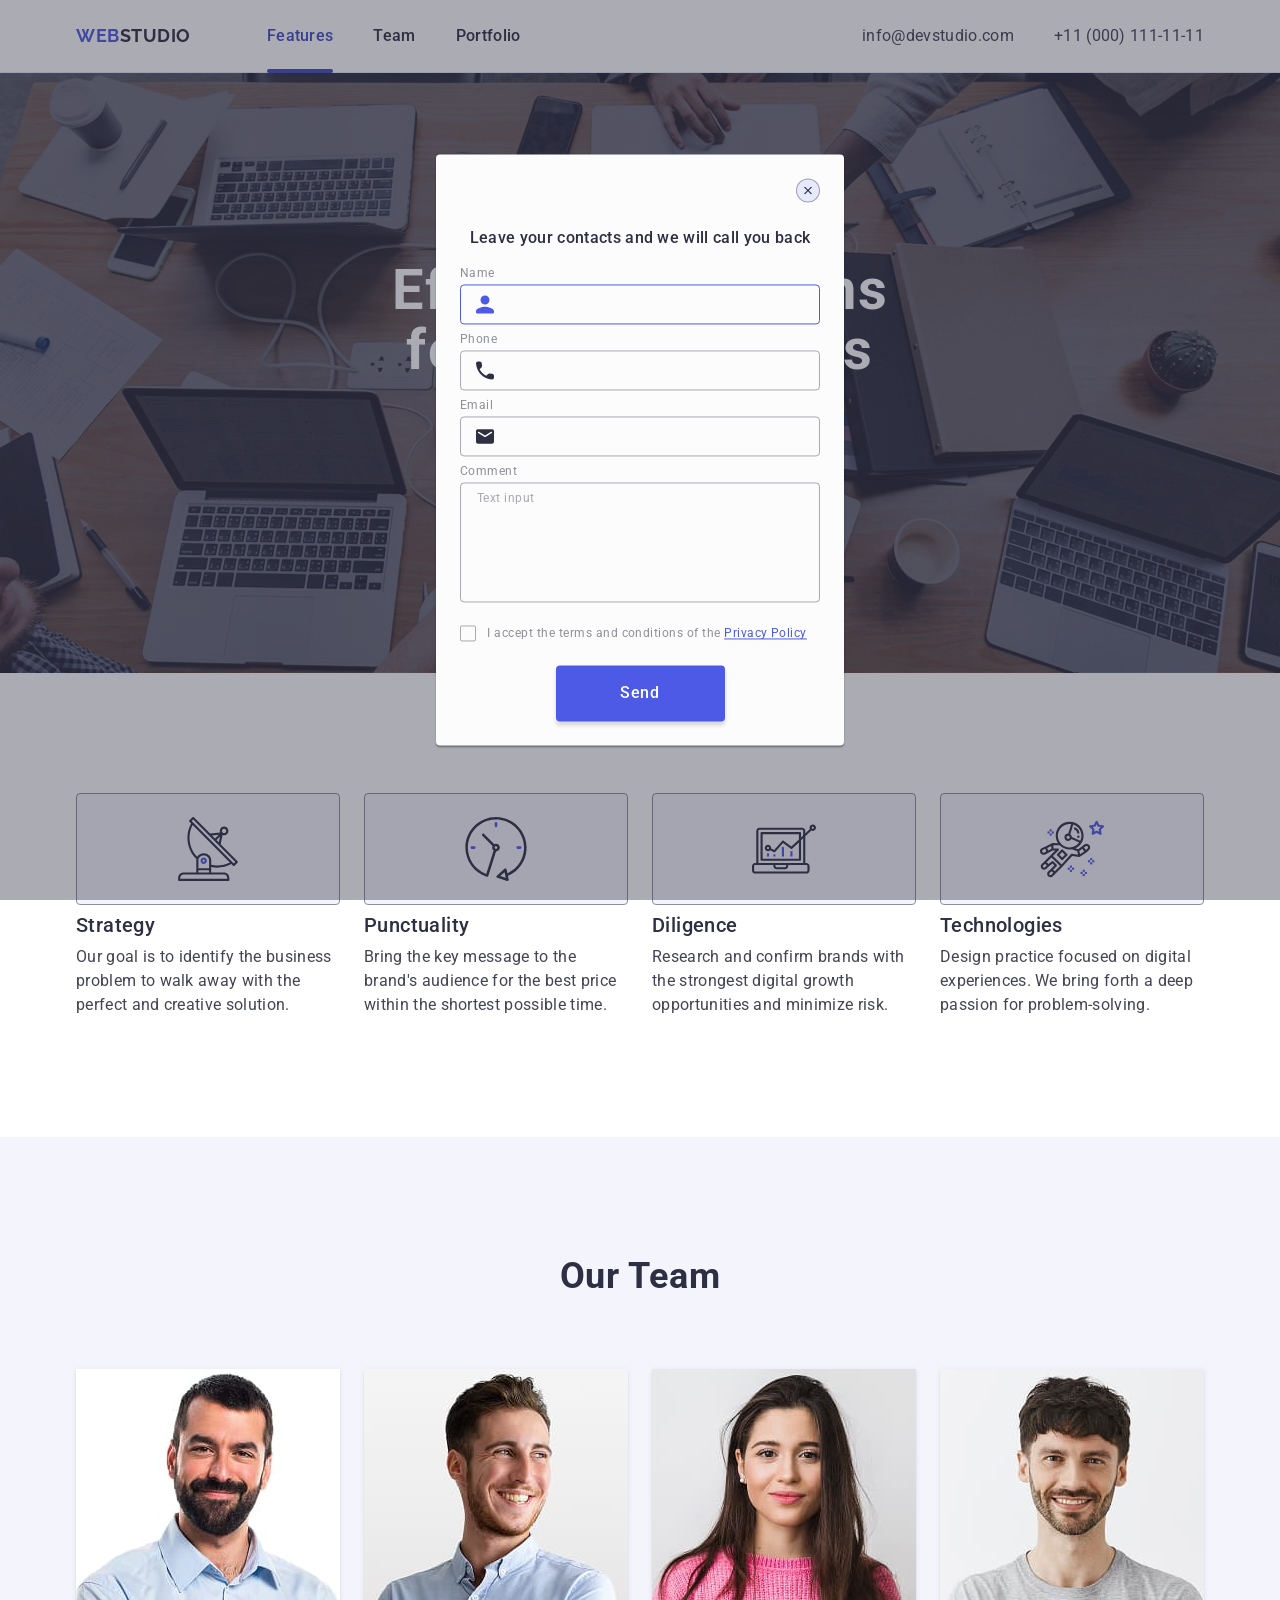
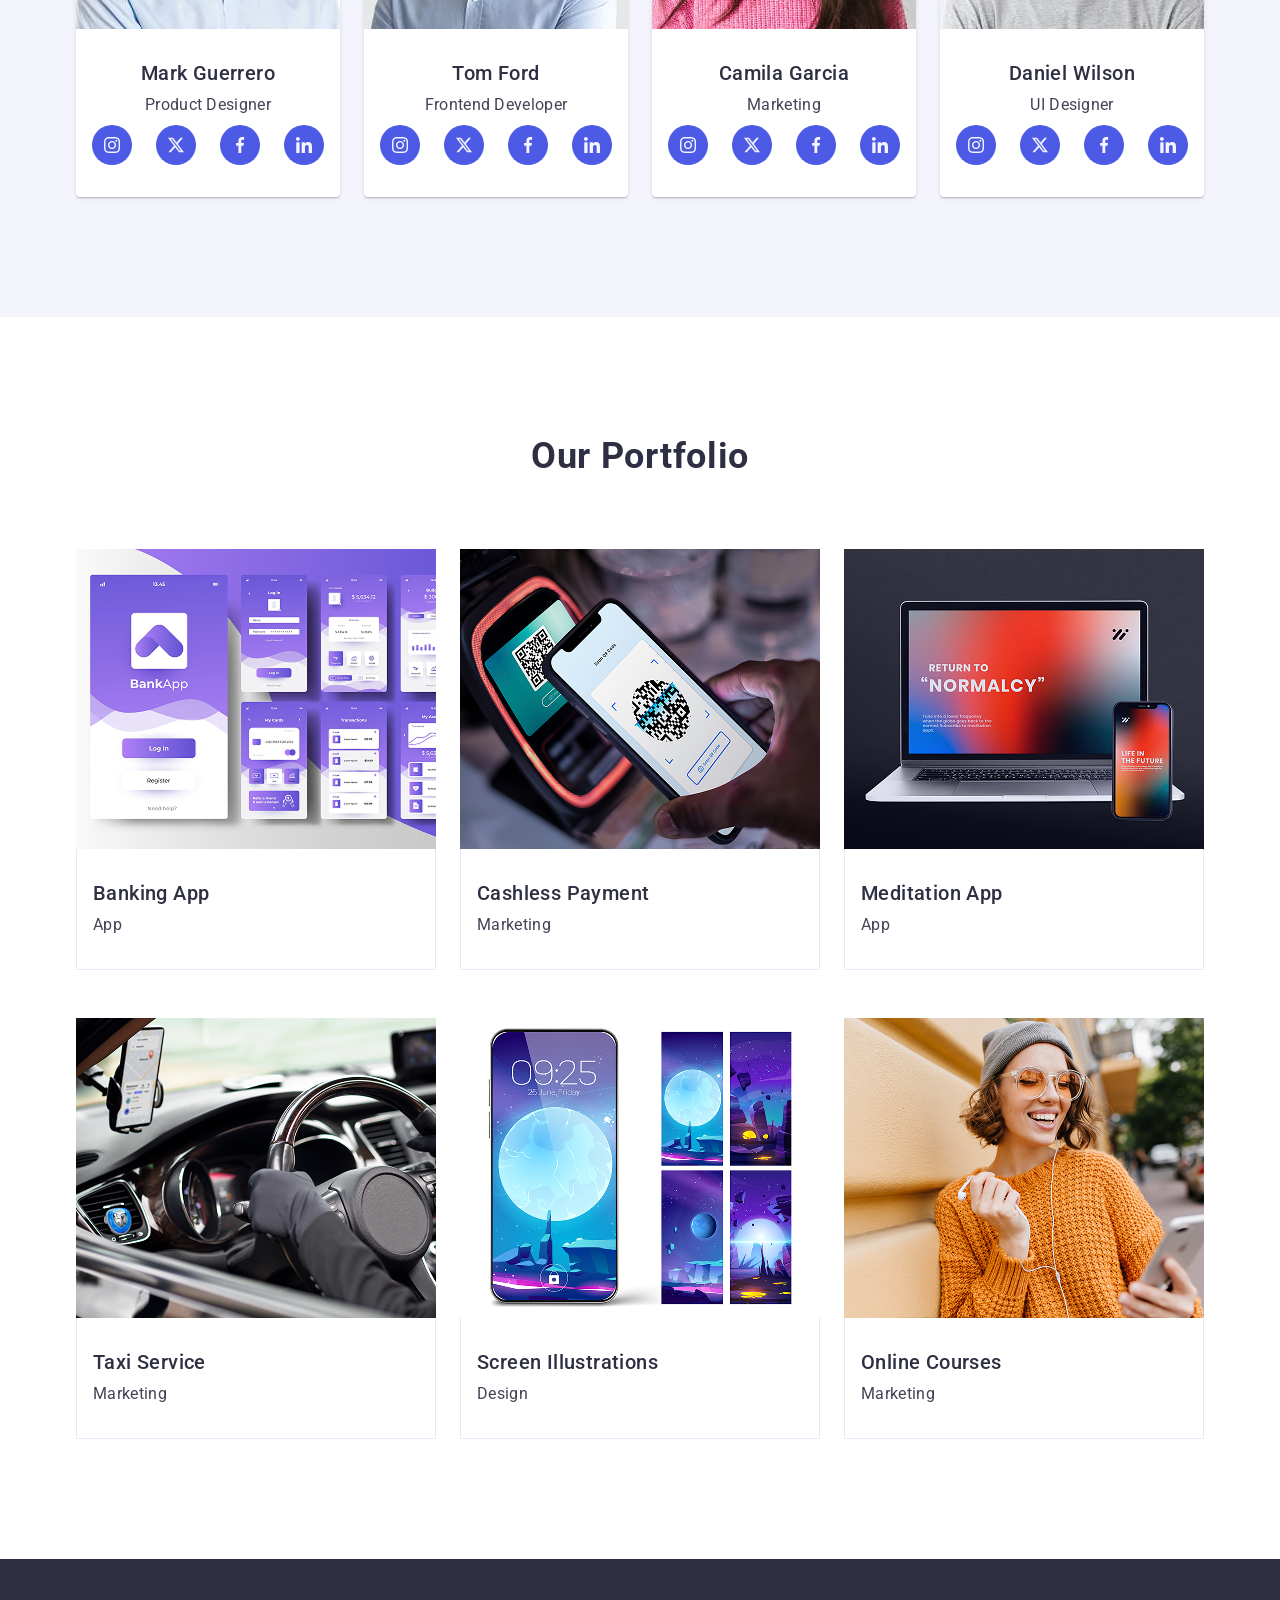
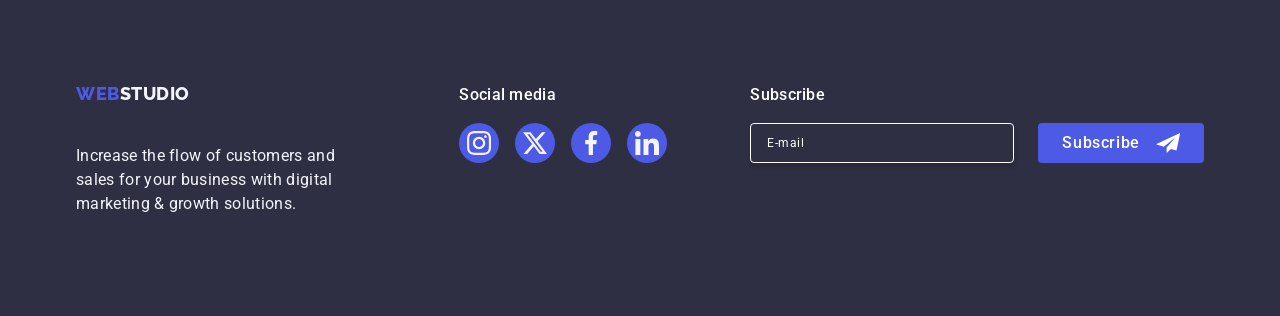
==== commit e6a1c5be: "header-footer all end-1" ====
--- a/index.html
+++ b/index.html
@@ -422,53 +422,64 @@
 
   <!-- section F O O T E R -->
 
-  <footer class="footer" id="footer">
+  <footer class="footer">
     <div class="container footer-container">
-      <div class="logo-block">
-        <a class="logo footer-logo-link" href="./index.html">Web<span class="footer-logo">Studio</span></a>
-        <p class="footer-text">Increase the flow of customers and sales for your business with digital marketing
-          & growth solutions.</p>
+      <!-- Блок з логотипом та описом -->
+      <div class="footer-info">
+        <a href="./index.html" class="logo footer-logo">
+          Web<span class="logo-studio-footer">Studio</span>
+        </a>
+        <p class="footer-text">
+          Increase the flow of customers and sales for your business with digital
+          marketing & growth solutions.
+        </p>
       </div>
-      <div class="social-blok">
-        <p class="social-text">Social media</p>
-        <ul class="cocial-footer">
-          <li class="cocial-list-footer">
-            <a href="#" class="cocial-link-footer" aria-label="Instagram" title="Instagram">
-              <svg class="cocial-icon-footer" width="24" height="24">
+
+      <!-- Блок із соцмережами -->
+      <div class="footer-social">
+        <p class="footer-subtitle">Social media</p>
+        <ul class="footer-social-list">
+          <li class="footer-social-item">
+            <a href="" class="footer-social-link">
+              <svg class="footer-social-icon" width="24" height="24">
                 <use href="./images/icons.svg#instagram"></use>
               </svg>
             </a>
           </li>
-          <li class="cocial-list-footer">
-            <a href="#" class="cocial-link-footer" aria-label="Twitter" title="Twitter">
-              <svg class="cocial-icon-footer" width="24" height="24">
+          <li class="footer-social-item">
+            <a href="" class="footer-social-link">
+              <svg class="footer-social-icon" width="24" height="24">
                 <use href="./images/icons.svg#twitter"></use>
               </svg>
             </a>
           </li>
-          <li class="cocial-list-footer">
-            <a href="#" class="cocial-link-footer" aria-label="Facebook" title="Facebook">
-              <svg class="cocial-icon-footer" width="24" height="24">
+          <li class="footer-social-item">
+            <a href="" class="footer-social-link">
+              <svg class="footer-social-icon" width="24" height="24">
                 <use href="./images/icons.svg#facebook"></use>
               </svg>
             </a>
           </li>
-          <li class="cocial-list-footer">
-            <a href="#" class="cocial-link-footer" aria-label="LinkedIn" title="LinkedIn">
-              <svg class="cocial-icon-footer" width="24" height="24">
+          <li class="footer-social-item">
+            <a href="" class="footer-social-link">
+              <svg class="footer-social-icon" width="24" height="24">
                 <use href="./images/icons.svg#linkedin"></use>
               </svg>
             </a>
           </li>
         </ul>
       </div>
-      <div class="footer-blok">
-        <p class="footer-subscribe">Subscribe</p>
+
+      <!-- Блок форми підписки -->
+      <div class="footer-subscribe">
+        <p class="footer-subtitle">Subscribe</p>
         <form class="footer-form">
           <label class="footer-label">
-            <input type="email" name="email" placeholder="E-mail" class="footer-input" required>
+            <input type="email" name="footer-email" class="footer-input" placeholder="E-mail" required />
           </label>
-          <button type="submit" class="footer-btn">Subscribe<svg class="footer-svg" width="24" height="24">
+          <button type="submit" class="footer-btn">
+            Subscribe
+            <svg class="footer-btn-icon" width="24" height="24">
               <use href="./images/icons.svg#planer"></use>
             </svg>
           </button>
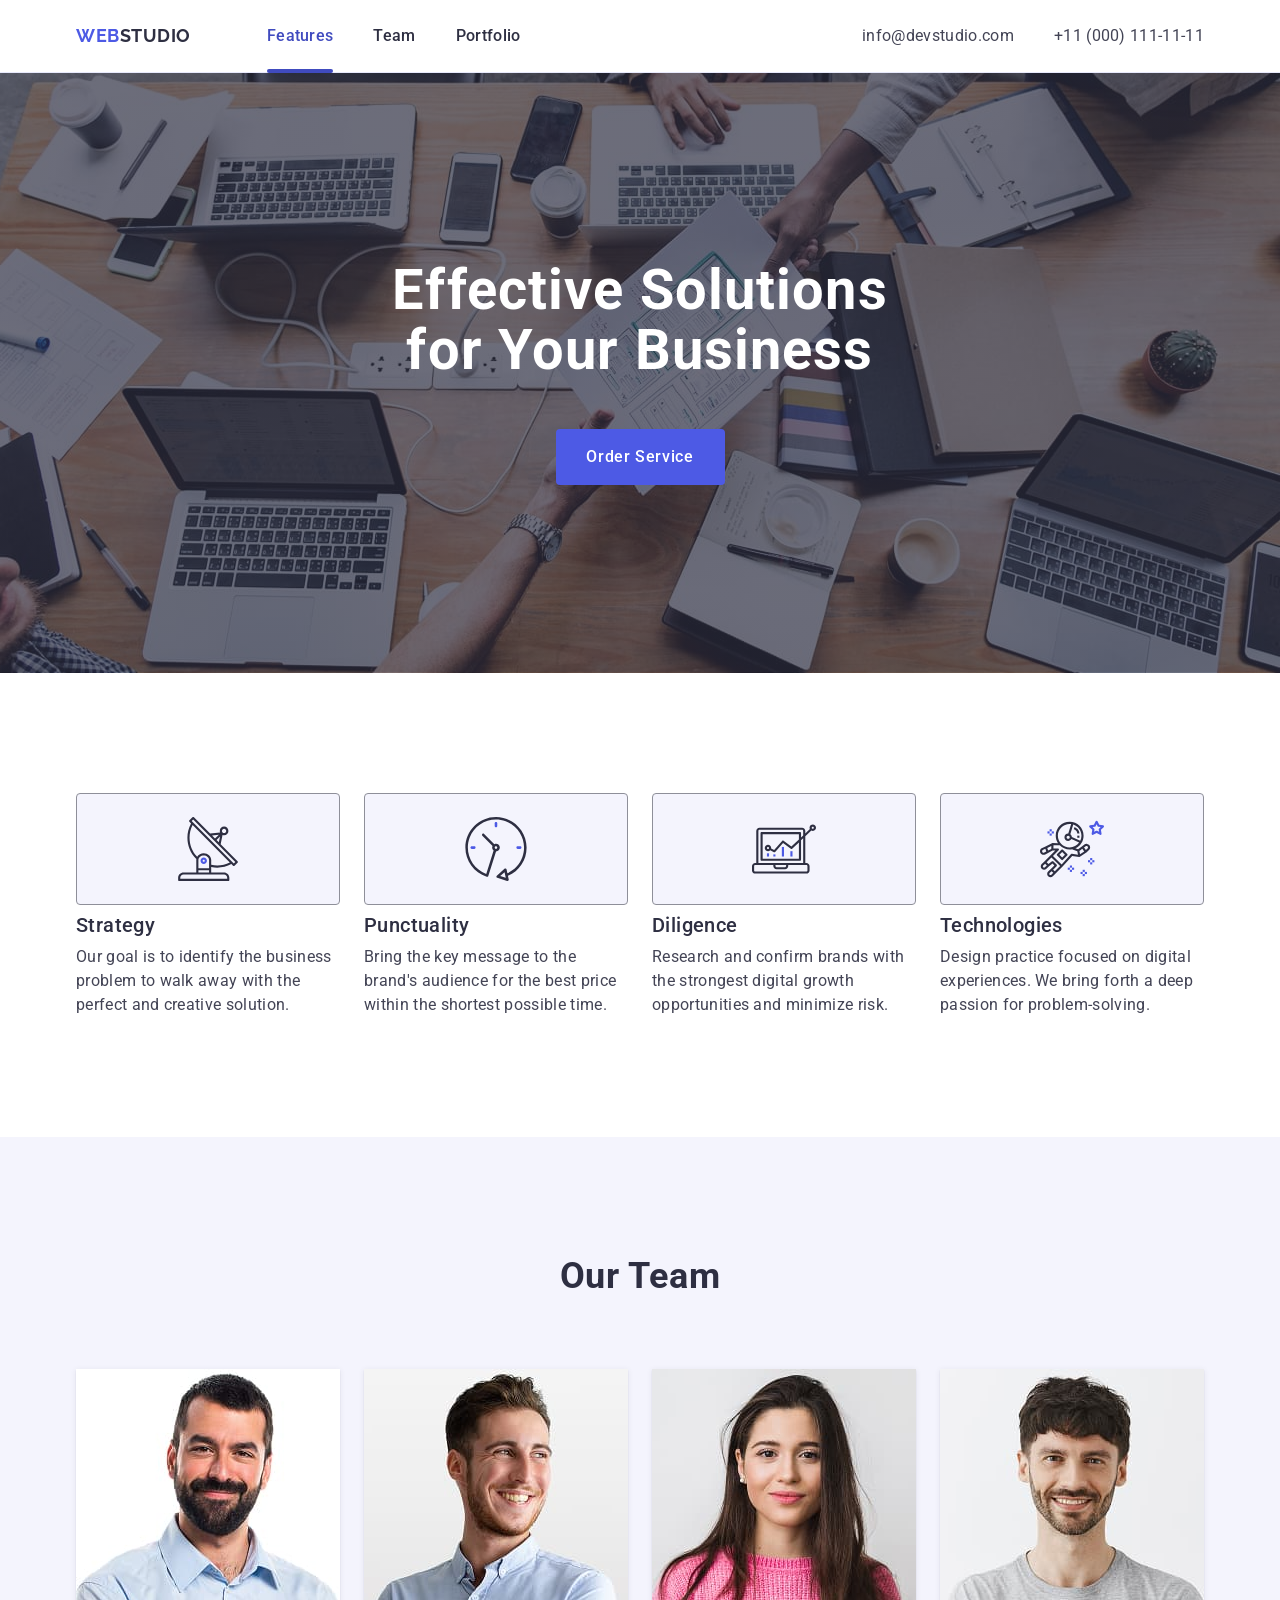
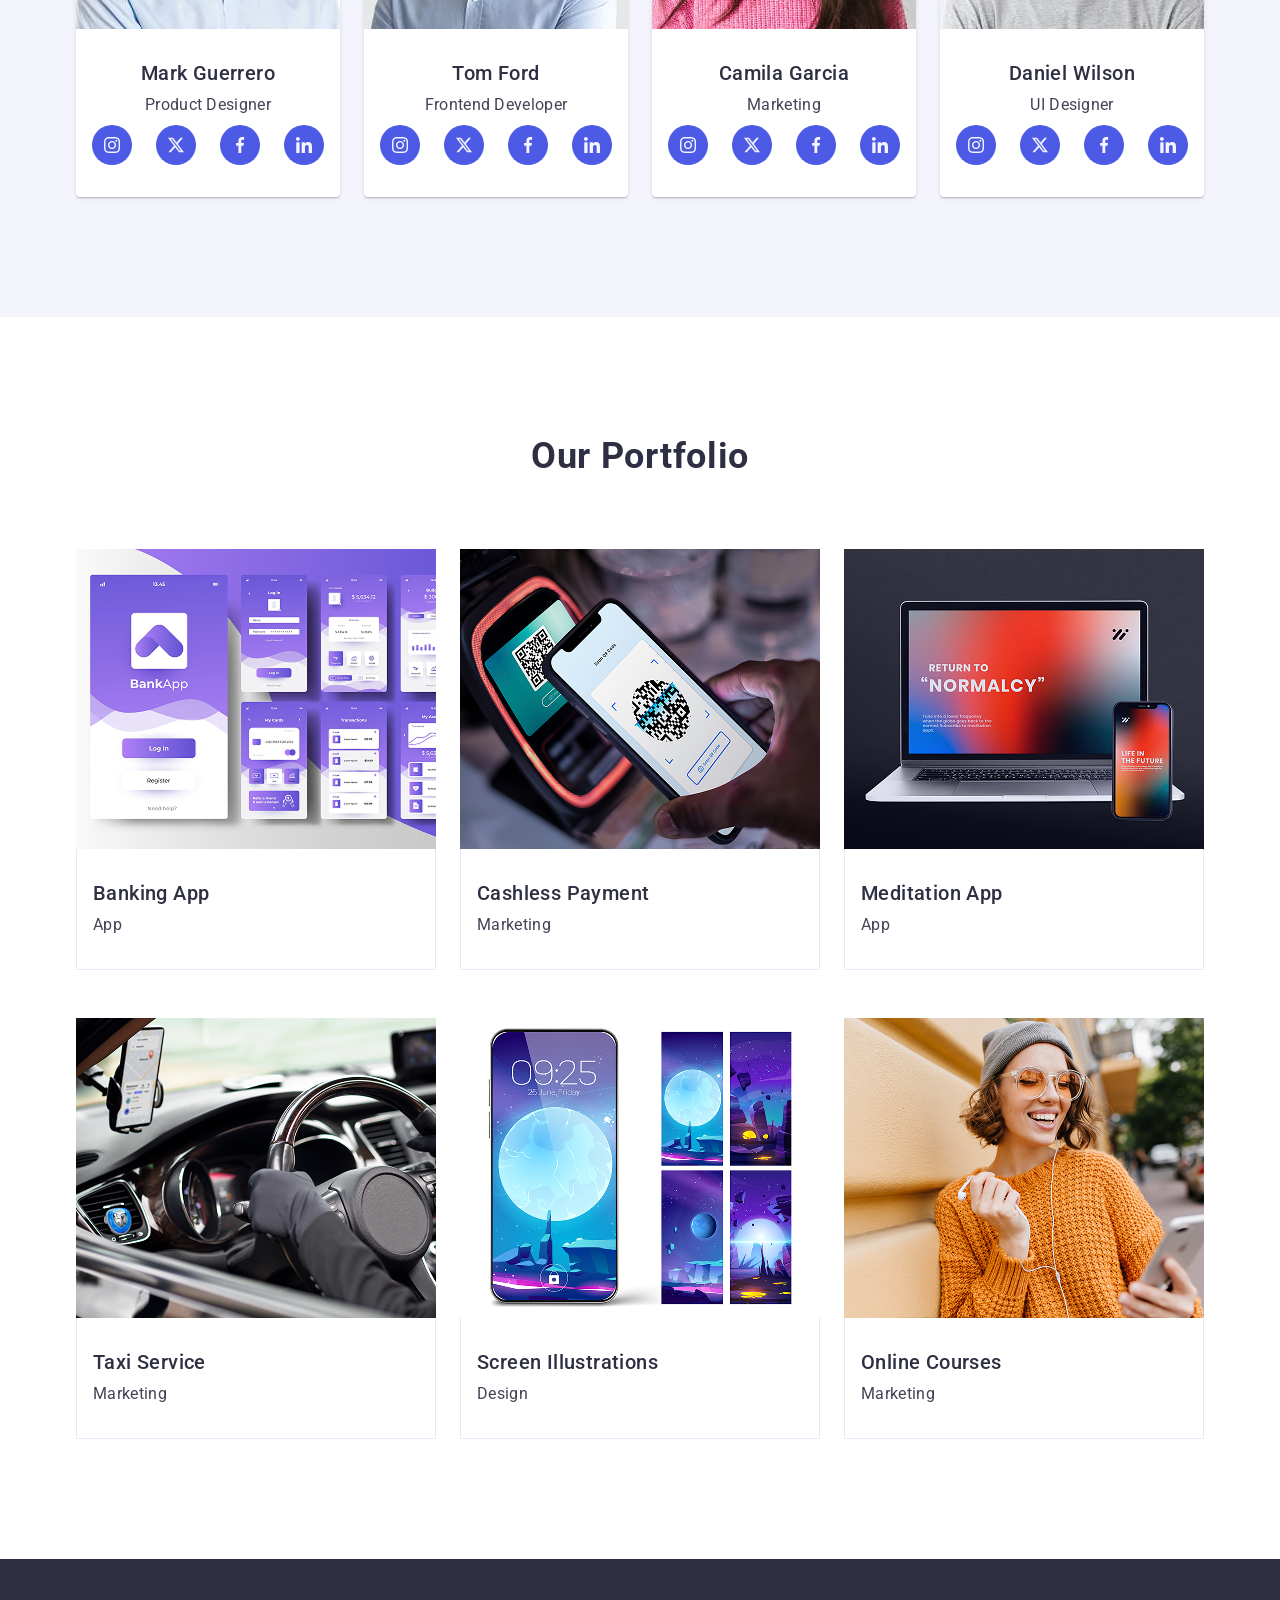
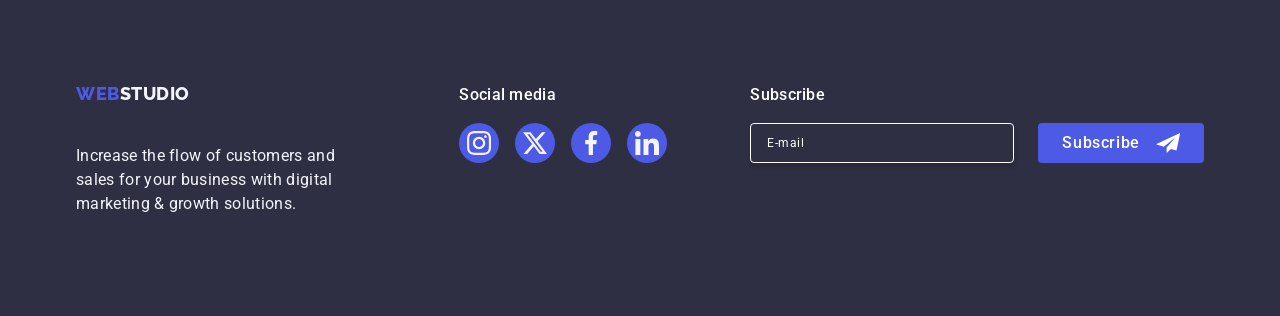
==== commit 92015ef9: "hw-6 end 2" ====
--- a/index.html
+++ b/index.html
@@ -2,623 +2,624 @@
 <html lang="en">
 
 <head>
-  <meta charset="UTF-8">
-  <meta name="viewport" content="width=device-width, initial-scale=1.0">
-  <meta name="description"
-    content="Web Studio — ефективні рішення для бізнесу, команда професіоналів та портфоліо успішних проектів.">
-
-  <link rel="stylesheet" href="https://cdnjs.cloudflare.com/ajax/libs/modern-normalize/3.0.1/modern-normalize.min.css"
-    integrity="sha512-q6WgHqiHlKyOqslT/lgBgodhd03Wp4BEqKeW6nNtlOY4quzyG3VoQKFrieaCeSnuVseNKRGpGeDU3qPmabCANg=="
-    crossorigin="anonymous" referrerpolicy="no-referrer" />
-
-  <link rel="preconnect" href="https://fonts.googleapis.com">
-  <link rel="preconnect" href="https://fonts.gstatic.com" crossorigin>
-  <link
-    href="https://fonts.googleapis.com/css2?family=Raleway:ital,wght@0,100..900;1,100..900&family=Roboto:ital,wght@0,100..900;1,100..900&display=swap"
-    rel="stylesheet">
-
-  <link rel="stylesheet" href="./css/main.css">
-
-  <title>WebStudio</title>
-  <link rel="icon" href="./images/favicon.ico" type="image/x-icon">
+    <meta charset="UTF-8">
+    <meta name="viewport" content="width=device-width, initial-scale=1.0">
+    <meta name="description"
+        content="Web Studio — ефективні рішення для бізнесу, команда професіоналів та портфоліо успішних проектів.">
+
+    <link rel="stylesheet" href="https://cdnjs.cloudflare.com/ajax/libs/modern-normalize/3.0.1/modern-normalize.min.css"
+        integrity="sha512-q6WgHqiHlKyOqslT/lgBgodhd03Wp4BEqKeW6nNtlOY4quzyG3VoQKFrieaCeSnuVseNKRGpGeDU3qPmabCANg=="
+        crossorigin="anonymous" referrerpolicy="no-referrer" />
+
+    <link rel="preconnect" href="https://fonts.googleapis.com">
+    <link rel="preconnect" href="https://fonts.gstatic.com" crossorigin>
+    <link
+        href="https://fonts.googleapis.com/css2?family=Raleway:ital,wght@0,100..900;1,100..900&family=Roboto:ital,wght@0,100..900;1,100..900&display=swap"
+        rel="stylesheet">
+
+    <link rel="stylesheet" href="./css/main.css">
+
+    <title>WebStudio</title>
+    <link rel="icon" href="./images/favicon.ico" type="image/x-icon">
 </head>
 
 <body>
-  <!-- section H E A D E R -->
-
-  <header class="header" id="header">
-    <div class="container header-container">
-      <a class="logo" href="./index.html">Web<span class="header-logo">Studio</span></a>
-      <nav class="header-nav">
-        <ul class="header-nav-title">
-          <li class="header-nav-list">
-            <a href="#features" class="header-nav-link decor">Features</a>
-          </li>
-          <li class="header-nav-list">
-            <a href="#team" class="header-nav-link">Team</a>
-          </li>
-          <li class="header-nav-list">
-            <a href="#portfolio" class="header-nav-link">Portfolio</a>
-          </li>
-        </ul>
-      </nav>
-      <address class="contacts">
-        <ul class="contact-title">
-          <li class="contact-list-mail">
-            <a class="contact-link-mail" href="mailto:info@devstudio.com">info@devstudio.com</a>
-          </li>
-          <li class="contact-list-phone">
-            <a class="contact-link-phone" href="tel:+110001111111">+11 (000) 111-11-11</a>
-          </li>
-        </ul>
-      </address>
-      <button class="mobile-menu-button" type="button" aria-label="Open mobile menu">
-        <svg class="mobil-menu-icon" width="24px" height="24px">
-          <use href="./images/icons.svg#mobil_menu"></use>
-        </svg>
-      </button>
-    </div>
-  </header>
-  <main>
-
-    <!-- section H E R O -->
-
-    <section class="hero" id="hero">
-      <div class="container hero-container">
-        <h1 class="hero-title">Effective Solutions for Your Business</h1>
-        <button type="button" class="hero-btn">Order Service</button>
-      </div>
-    </section>
-
-    <!-- section FEATURES -->
-
-    <section class="features" id="features">
-      <div class="container features-container">
-        <h2 class="features-name sr-only">Our Features</h2>
-        <ul class="features-title">
-          <li class="feature-list">
-            <div class="feature-icon">
-              <svg class="feature-icon-svg" width="64" height="64">
-                <use href="./images/icons.svg#antena"></use>
-              </svg>
-            </div>
-            <h3 class="feature-list-title">Strategy</h3>
-            <p class="feature-list-text">Our goal is to identify the business problem to walk away with the
-              perfect and creative solution.</p>
-          </li>
-          <li class="feature-list">
-            <div class="feature-icon">
-              <svg class="feature-icon-svg" width="64" height="64">
-                <use href="./images/icons.svg#clock"></use>
-              </svg>
-            </div>
-            <h3 class="feature-list-title">Punctuality</h3>
-            <p class="feature-list-text">Bring the key message to the brand's audience for the best
-              price
-              within
-              the shortest possible time.</p>
-          </li>
-          <li class="feature-list">
-            <div class="feature-icon">
-              <svg class="feature-icon-svg" width="64" height="64">
-                <use href="./images/icons.svg#diagram"></use>
-              </svg>
-            </div>
-
-            <h3 class="feature-list-title">Diligence</h3>
-            <p class="feature-list-text">Research and confirm brands with the strongest digital growth
-              opportunities and minimize risk.</p>
-          </li>
-          <li class="feature-list">
-            <div class="feature-icon">
-              <svg class="feature-icon-svg" width="64" height="64">
-                <use href="./images/icons.svg#astronaut"></use>
-              </svg>
-            </div>
-            <h3 class="feature-list-title">Technologies</h3>
-            <p class="feature-list-text">Design practice focused on digital experiences. We bring forth
-              a
-              deep
-              passion for problem-solving.</p>
-          </li>
-        </ul>
-      </div>
-    </section>
-
-    <!-- ==================== SECTION TEAM ==================== -->
-
-    <section class="team" id="team">
-      <div class="container">
-        <h2 class="team-name">Our Team</h2>
-
-        <ul class="team-title">
-          <!-- Card 1: Mark Guerrero -->
-          <li class="team-list">
-            <img src="./images/team/team-1.jpg" srcset="./images/team/team-1.jpg 1x, ./images/team/team-1@2x.jpg 2x"
-              alt="Mark Guerrero" width="264" height="260" class="team-img" loading="lazy" />
-            <div class="team-resume">
-              <h3 class="team-resume-name">Mark Guerrero</h3>
-              <p class="team-resume-profession">Product Designer</p>
-              <ul class="cocial">
-                <li class="cocial-list">
-                  <a href="" class="cocial-link">
-                    <svg class="cocial-icon" width="16" height="16">
-                      <use href="./images/icons.svg#instagram"></use>
-                    </svg>
-                  </a>
-                </li>
-                <li class="cocial-list">
-                  <a href="" class="cocial-link">
-                    <svg class="cocial-icon" width="16" height="16">
-                      <use href="./images/icons.svg#twitter"></use>
-                    </svg>
-                  </a>
-                </li>
-                <li class="cocial-list">
-                  <a href="" class="cocial-link">
-                    <svg class="cocial-icon" width="16" height="16">
-                      <use href="./images/icons.svg#facebook"></use>
-                    </svg>
-                  </a>
-                </li>
-                <li class="cocial-list">
-                  <a href="" class="cocial-link">
-                    <svg class="cocial-icon" width="16" height="16">
-                      <use href="./images/icons.svg#linkedin"></use>
-                    </svg>
-                  </a>
-                </li>
-              </ul>
-            </div>
-          </li>
-
-          <!-- Card 2: Tom Ford -->
-          <li class="team-list">
-            <img src="./images/team/team-2.jpg" srcset="./images/team/team-2.jpg 1x, ./images/team/team-2@2x.jpg 2x"
-              alt="Tom Ford" width="264" height="260" class="team-img" loading="lazy" />
-            <div class="team-resume">
-              <h3 class="team-resume-name">Tom Ford</h3>
-              <p class="team-resume-profession">Frontend Developer</p>
-              <ul class="cocial">
-                <li class="cocial-list">
-                  <a href="" class="cocial-link">
-                    <svg class="cocial-icon" width="16" height="16">
-                      <use href="./images/icons.svg#instagram"></use>
-                    </svg>
-                  </a>
-                </li>
-                <li class="cocial-list">
-                  <a href="" class="cocial-link">
-                    <svg class="cocial-icon" width="16" height="16">
-                      <use href="./images/icons.svg#twitter"></use>
-                    </svg>
-                  </a>
-                </li>
-                <li class="cocial-list">
-                  <a href="" class="cocial-link">
-                    <svg class="cocial-icon" width="16" height="16">
-                      <use href="./images/icons.svg#facebook"></use>
-                    </svg>
-                  </a>
-                </li>
-                <li class="cocial-list">
-                  <a href="" class="cocial-link">
-                    <svg class="cocial-icon" width="16" height="16">
-                      <use href="./images/icons.svg#linkedin"></use>
-                    </svg>
-                  </a>
-                </li>
-              </ul>
-            </div>
-          </li>
-
-          <!-- Card 3: Camila Garcia -->
-          <li class="team-list">
-            <img src="./images/team/team-3.jpg" srcset="./images/team/team-3.jpg 1x, ./images/team/team-3@2x.jpg 2x"
-              alt="Camila Garcia" width="264" height="260" class="team-img" loading="lazy" />
-            <div class="team-resume">
-              <h3 class="team-resume-name">Camila Garcia</h3>
-              <p class="team-resume-profession">Marketing</p>
-              <ul class="cocial">
-                <li class="cocial-list">
-                  <a href="" class="cocial-link">
-                    <svg class="cocial-icon" width="16" height="16">
-                      <use href="./images/icons.svg#instagram"></use>
-                    </svg>
-                  </a>
-                </li>
-                <li class="cocial-list">
-                  <a href="" class="cocial-link">
-                    <svg class="cocial-icon" width="16" height="16">
-                      <use href="./images/icons.svg#twitter"></use>
-                    </svg>
-                  </a>
-                </li>
-                <li class="cocial-list">
-                  <a href="" class="cocial-link">
-                    <svg class="cocial-icon" width="16" height="16">
-                      <use href="./images/icons.svg#facebook"></use>
-                    </svg>
-                  </a>
-                </li>
-                <li class="cocial-list">
-                  <a href="" class="cocial-link">
-                    <svg class="cocial-icon" width="16" height="16">
-                      <use href="./images/icons.svg#linkedin"></use>
-                    </svg>
-                  </a>
-                </li>
-              </ul>
-            </div>
-          </li>
-
-          <!-- Card 4: Daniel Wilson -->
-          <li class="team-list">
-            <img src="./images/team/team-4.jpg" srcset="./images/team/team-4.jpg 1x, ./images/team/team-4@2x.jpg 2x"
-              alt="Daniel Wilson" width="264" height="260" class="team-img" loading="lazy" />
-            <div class="team-resume">
-              <h3 class="team-resume-name">Daniel Wilson</h3>
-              <p class="team-resume-profession">UI Designer</p>
-              <ul class="cocial">
-                <li class="cocial-list">
-                  <a href="" class="cocial-link">
-                    <svg class="cocial-icon" width="16" height="16">
-                      <use href="./images/icons.svg#instagram"></use>
-                    </svg>
-                  </a>
-                </li>
-                <li class="cocial-list">
-                  <a href="" class="cocial-link">
-                    <svg class="cocial-icon" width="16" height="16">
-                      <use href="./images/icons.svg#twitter"></use>
-                    </svg>
-                  </a>
-                </li>
-                <li class="cocial-list">
-                  <a href="" class="cocial-link">
-                    <svg class="cocial-icon" width="16" height="16">
-                      <use href="./images/icons.svg#facebook"></use>
-                    </svg>
-                  </a>
-                </li>
-                <li class="cocial-list">
-                  <a href="" class="cocial-link">
-                    <svg class="cocial-icon" width="16" height="16">
-                      <use href="./images/icons.svg#linkedin"></use>
-                    </svg>
-                  </a>
-                </li>
-              </ul>
-            </div>
-          </li>
-        </ul>
-      </div>
-    </section>
-
-    <!-- ==================== SECTION PORTFOLIO ==================== -->
-
-    <section class="portfolio">
-      <div class="container">
-        <h2 class="portfolio-title">Our Portfolio</h2>
-
-        <ul class="portfolio-list">
-          <!-- Card 1 -->
-          <li class="portfolio-item">
-            <a href="" class="portfolio-link">
-              <div class="portfolio-cover">
-                <img src="./images/portfolio/Media_desk-1.png" srcset="
+    <!-- section H E A D E R -->
+
+    <header class="header" id="header">
+        <div class="container header-container">
+            <a class="logo" href="./index.html">Web<span class="header-logo">Studio</span></a>
+            <nav class="header-nav">
+                <ul class="header-nav-title">
+                    <li class="header-nav-list">
+                        <a href="#features" class="header-nav-link decor">Features</a>
+                    </li>
+                    <li class="header-nav-list">
+                        <a href="#team" class="header-nav-link">Team</a>
+                    </li>
+                    <li class="header-nav-list">
+                        <a href="#portfolio" class="header-nav-link">Portfolio</a>
+                    </li>
+                </ul>
+            </nav>
+            <address class="contacts">
+                <ul class="contact-title">
+                    <li class="contact-list-mail">
+                        <a class="contact-link-mail" href="mailto:info@devstudio.com">info@devstudio.com</a>
+                    </li>
+                    <li class="contact-list-phone">
+                        <a class="contact-link-phone" href="tel:+110001111111">+11 (000) 111-11-11</a>
+                    </li>
+                </ul>
+            </address>
+            <button class="mobile-menu-button" type="button" aria-label="Open mobile menu">
+                <svg class="mobil-menu-icon" width="24" height="24">
+                    <use href="./images/icons.svg#mobil_menu"></use>
+                </svg>
+            </button>
+        </div>
+    </header>
+    <main>
+
+        <!-- section H E R O -->
+
+        <section class="hero" id="hero">
+            <div class="container hero-container">
+                <h1 class="hero-title">Effective Solutions for Your Business</h1>
+                <button type="button" class="hero-btn">Order Service</button>
+            </div>
+        </section>
+
+        <!-- section FEATURES -->
+
+        <section class="features" id="features">
+            <div class="container features-container">
+                <h2 class="features-name sr-only">Our features</h2>
+                <ul class="features-title">
+                    <li class="feature-list">
+                        <div class="feature-icon">
+                            <svg class="feature-icon-svg" width="64" height="64">
+                                <use href="./images/icons.svg#antena"></use>
+                            </svg>
+                        </div>
+                        <h3 class="feature-list-title">Strategy</h3>
+                        <p class="feature-list-text">Our goal is to identify the business problem to walk away with the
+                            perfect and creative solution.</p>
+                    </li>
+                    <li class="feature-list">
+                        <div class="feature-icon">
+                            <svg class="feature-icon-svg" width="64" height="64">
+                                <use href="./images/icons.svg#clock"></use>
+                            </svg>
+                        </div>
+                        <h3 class="feature-list-title">Punctuality</h3>
+                        <p class="feature-list-text">Bring the key message to the brand's audience for the best
+                            price within the shortest possible time.</p>
+                    </li>
+                    <li class="feature-list">
+                        <div class="feature-icon">
+                            <svg class="feature-icon-svg" width="64" height="64">
+                                <use href="./images/icons.svg#diagram"></use>
+                            </svg>
+                        </div>
+
+                        <h3 class="feature-list-title">Diligence</h3>
+                        <p class="feature-list-text">Research and confirm brands with the strongest digital growth
+                            opportunities and minimize risk.</p>
+                    </li>
+                    <li class="feature-list">
+                        <div class="feature-icon">
+                            <svg class="feature-icon-svg" width="64" height="64">
+                                <use href="./images/icons.svg#astronaut"></use>
+                            </svg>
+                        </div>
+                        <h3 class="feature-list-title">Technologies</h3>
+                        <p class="feature-list-text">Design practice focused on digital experiences. We bring forth
+                            a deep passion for problem-solving.</p>
+                    </li>
+                </ul>
+            </div>
+        </section>
+
+        <!-- ==================== SECTION TEAM ==================== -->
+
+        <section class="team" id="team">
+            <div class="container">
+                <h2 class="team-name">Our Team</h2>
+
+                <ul class="team-title">
+                    <!-- Card 1: Mark Guerrero -->
+                    <li class="team-list">
+                        <img src="./images/team/team-1.jpg"
+                            srcset="./images/team/team-1.jpg 1x, ./images/team/team-1@2x.jpg 2x" alt="Mark Guerrero"
+                            width="264" height="260" class="team-img" loading="lazy" />
+                        <div class="team-resume">
+                            <h3 class="team-resume-name">Mark Guerrero</h3>
+                            <p class="team-resume-profession">Product Designer</p>
+                            <ul class="cocial">
+                                <li class="cocial-list">
+                                    <a href="" class="cocial-link">
+                                        <svg class="cocial-icon" width="16" height="16">
+                                            <use href="./images/icons.svg#instagram"></use>
+                                        </svg>
+                                    </a>
+                                </li>
+                                <li class="cocial-list">
+                                    <a href="" class="cocial-link">
+                                        <svg class="cocial-icon" width="16" height="16">
+                                            <use href="./images/icons.svg#twitter"></use>
+                                        </svg>
+                                    </a>
+                                </li>
+                                <li class="cocial-list">
+                                    <a href="" class="cocial-link">
+                                        <svg class="cocial-icon" width="16" height="16">
+                                            <use href="./images/icons.svg#facebook"></use>
+                                        </svg>
+                                    </a>
+                                </li>
+                                <li class="cocial-list">
+                                    <a href="" class="cocial-link">
+                                        <svg class="cocial-icon" width="16" height="16">
+                                            <use href="./images/icons.svg#linkedin"></use>
+                                        </svg>
+                                    </a>
+                                </li>
+                            </ul>
+                        </div>
+                    </li>
+
+                    <!-- Card 2: Tom Ford -->
+                    <li class="team-list">
+                        <img src="./images/team/team-2.jpg"
+                            srcset="./images/team/team-2.jpg 1x, ./images/team/team-2@2x.jpg 2x" alt="Tom Ford"
+                            width="264" height="260" class="team-img" loading="lazy" />
+                        <div class="team-resume">
+                            <h3 class="team-resume-name">Tom Ford</h3>
+                            <p class="team-resume-profession">Frontend Developer</p>
+                            <ul class="cocial">
+                                <li class="cocial-list">
+                                    <a href="" class="cocial-link">
+                                        <svg class="cocial-icon" width="16" height="16">
+                                            <use href="./images/icons.svg#instagram"></use>
+                                        </svg>
+                                    </a>
+                                </li>
+                                <li class="cocial-list">
+                                    <a href="" class="cocial-link">
+                                        <svg class="cocial-icon" width="16" height="16">
+                                            <use href="./images/icons.svg#twitter"></use>
+                                        </svg>
+                                    </a>
+                                </li>
+                                <li class="cocial-list">
+                                    <a href="" class="cocial-link">
+                                        <svg class="cocial-icon" width="16" height="16">
+                                            <use href="./images/icons.svg#facebook"></use>
+                                        </svg>
+                                    </a>
+                                </li>
+                                <li class="cocial-list">
+                                    <a href="" class="cocial-link">
+                                        <svg class="cocial-icon" width="16" height="16">
+                                            <use href="./images/icons.svg#linkedin"></use>
+                                        </svg>
+                                    </a>
+                                </li>
+                            </ul>
+                        </div>
+                    </li>
+
+                    <!-- Card 3: Camila Garcia -->
+                    <li class="team-list">
+                        <img src="./images/team/team-3.jpg"
+                            srcset="./images/team/team-3.jpg 1x, ./images/team/team-3@2x.jpg 2x" alt="Camila Garcia"
+                            width="264" height="260" class="team-img" loading="lazy" />
+                        <div class="team-resume">
+                            <h3 class="team-resume-name">Camila Garcia</h3>
+                            <p class="team-resume-profession">Marketing</p>
+                            <ul class="cocial">
+                                <li class="cocial-list">
+                                    <a href="" class="cocial-link">
+                                        <svg class="cocial-icon" width="16" height="16">
+                                            <use href="./images/icons.svg#instagram"></use>
+                                        </svg>
+                                    </a>
+                                </li>
+                                <li class="cocial-list">
+                                    <a href="" class="cocial-link">
+                                        <svg class="cocial-icon" width="16" height="16">
+                                            <use href="./images/icons.svg#twitter"></use>
+                                        </svg>
+                                    </a>
+                                </li>
+                                <li class="cocial-list">
+                                    <a href="" class="cocial-link">
+                                        <svg class="cocial-icon" width="16" height="16">
+                                            <use href="./images/icons.svg#facebook"></use>
+                                        </svg>
+                                    </a>
+                                </li>
+                                <li class="cocial-list">
+                                    <a href="" class="cocial-link">
+                                        <svg class="cocial-icon" width="16" height="16">
+                                            <use href="./images/icons.svg#linkedin"></use>
+                                        </svg>
+                                    </a>
+                                </li>
+                            </ul>
+                        </div>
+                    </li>
+
+                    <!-- Card 4: Daniel Wilson -->
+                    <li class="team-list">
+                        <img src="./images/team/team-4.jpg"
+                            srcset="./images/team/team-4.jpg 1x, ./images/team/team-4@2x.jpg 2x" alt="Daniel Wilson"
+                            width="264" height="260" class="team-img" loading="lazy" />
+                        <div class="team-resume">
+                            <h3 class="team-resume-name">Daniel Wilson</h3>
+                            <p class="team-resume-profession">UI Designer</p>
+                            <ul class="cocial">
+                                <li class="cocial-list">
+                                    <a href="" class="cocial-link">
+                                        <svg class="cocial-icon" width="16" height="16">
+                                            <use href="./images/icons.svg#instagram"></use>
+                                        </svg>
+                                    </a>
+                                </li>
+                                <li class="cocial-list">
+                                    <a href="" class="cocial-link">
+                                        <svg class="cocial-icon" width="16" height="16">
+                                            <use href="./images/icons.svg#twitter"></use>
+                                        </svg>
+                                    </a>
+                                </li>
+                                <li class="cocial-list">
+                                    <a href="" class="cocial-link">
+                                        <svg class="cocial-icon" width="16" height="16">
+                                            <use href="./images/icons.svg#facebook"></use>
+                                        </svg>
+                                    </a>
+                                </li>
+                                <li class="cocial-list">
+                                    <a href="" class="cocial-link">
+                                        <svg class="cocial-icon" width="16" height="16">
+                                            <use href="./images/icons.svg#linkedin"></use>
+                                        </svg>
+                                    </a>
+                                </li>
+                            </ul>
+                        </div>
+                    </li>
+                </ul>
+            </div>
+        </section>
+
+        <!-- ==================== SECTION PORTFOLIO ==================== -->
+
+        <section class="portfolio" id="portfolio">
+            <div class="container">
+                <h2 class="portfolio-title">Our Portfolio</h2>
+
+                <ul class="portfolio-list">
+                    <!-- Card 1 -->
+                    <li class="portfolio-item">
+                        <a href="" class="portfolio-link">
+                            <div class="portfolio-cover">
+                                <img src="./images/portfolio/Media_desk-1.png" srcset="
                 ./images/portfolio/Media_desk-1.png    1x,
                 ./images/portfolio/Media_desk@2x-1.png 2x
               " alt="Banking App" width="360" height="300" loading="lazy" />
-                <p class="portfolio-cover-text">
-                  14 Unique Contacts Protection, Restoring Your Financial Freedom & Security
-                </p>
-              </div>
-              <div class="portfolio-card-desc">
-                <h3 class="portfolio-subtitle">Banking App</h3>
-                <p class="portfolio-text">App</p>
-              </div>
-            </a>
-          </li>
-
-          <!-- Card 2 -->
-          <li class="portfolio-item">
-            <a href="" class="portfolio-link">
-              <div class="portfolio-cover">
-                <img src="./images/portfolio/portfolio_desk-2.png" srcset="./images/portfolio/portfolio_desk-2.png 1x,
+                                <p class="portfolio-cover-text">
+                                    14 Unique Contacts Protection, Restoring Your Financial Freedom & Security
+                                </p>
+                            </div>
+                            <div class="portfolio-card-desc">
+                                <h3 class="portfolio-subtitle">Banking App</h3>
+                                <p class="portfolio-text">App</p>
+                            </div>
+                        </a>
+                    </li>
+
+                    <!-- Card 2 -->
+                    <li class="portfolio-item">
+                        <a href="" class="portfolio-link">
+                            <div class="portfolio-cover">
+                                <img src="./images/portfolio/portfolio_desk-2.png" srcset="./images/portfolio/portfolio_desk-2.png 1x,
                 ./images/portfolio/portfolio_desk-2@2x.png 2x
               " alt="Cashless Payment" width="360" height="300" loading="lazy" />
-                <p class="portfolio-cover-text">
-                  14 Unique Contacts Protection, Restoring Your Financial Freedom & Security
-                </p>
-              </div>
-              <div class="portfolio-card-desc">
-                <h3 class="portfolio-subtitle">Cashless Payment</h3>
-                <p class="portfolio-text">Marketing</p>
-              </div>
-            </a>
-          </li>
-
-          <!-- Card 3 -->
-          <li class="portfolio-item">
-            <a href="" class="portfolio-link">
-              <div class="portfolio-cover">
-                <img src="./images/portfolio/Media_desk-3.png" srcset="./images/portfolio/Media_desk-3.png 1x,
+                                <p class="portfolio-cover-text">
+                                    14 Unique Contacts Protection, Restoring Your Financial Freedom & Security
+                                </p>
+                            </div>
+                            <div class="portfolio-card-desc">
+                                <h3 class="portfolio-subtitle">Cashless Payment</h3>
+                                <p class="portfolio-text">Marketing</p>
+                            </div>
+                        </a>
+                    </li>
+
+                    <!-- Card 3 -->
+                    <li class="portfolio-item">
+                        <a href="" class="portfolio-link">
+                            <div class="portfolio-cover">
+                                <img src="./images/portfolio/Media_desk-3.png" srcset="./images/portfolio/Media_desk-3.png 1x,
                 ./images/portfolio/Media_desk@2x-3.png 2x
               " alt="Meditation App" width="360" height="300" loading="lazy" />
-                <p class="portfolio-cover-text">
-                  14 Unique Contacts Protection, Restoring Your Financial Freedom & Security
-                </p>
-              </div>
-              <div class="portfolio-card-desc">
-                <h3 class="portfolio-subtitle">Meditation App</h3>
-                <p class="portfolio-text">App</p>
-              </div>
-            </a>
-          </li>
-
-          <!-- Card 4 -->
-          <li class="portfolio-item">
-            <a href="" class="portfolio-link">
-              <div class="portfolio-cover">
-                <img src="./images/portfolio/Media_desk-4.png" srcset="
+                                <p class="portfolio-cover-text">
+                                    14 Unique Contacts Protection, Restoring Your Financial Freedom & Security
+                                </p>
+                            </div>
+                            <div class="portfolio-card-desc">
+                                <h3 class="portfolio-subtitle">Meditation App</h3>
+                                <p class="portfolio-text">App</p>
+                            </div>
+                        </a>
+                    </li>
+
+                    <!-- Card 4 -->
+                    <li class="portfolio-item">
+                        <a href="" class="portfolio-link">
+                            <div class="portfolio-cover">
+                                <img src="./images/portfolio/Media_desk-4.png" srcset="
                 ./images/portfolio/Media_desk-4.png    1x,
                 ./images/portfolio/Media_desk@2x-4.png 2x
               " alt="Taxi Service" width="360" height="300" loading="lazy" />
-                <p class="portfolio-cover-text">
-                  14 Unique Contacts Protection, Restoring Your Financial Freedom & Security
-                </p>
-              </div>
-              <div class="portfolio-card-desc">
-                <h3 class="portfolio-subtitle">Taxi Service</h3>
-                <p class="portfolio-text">Marketing</p>
-              </div>
-            </a>
-          </li>
-
-          <!-- Card 5 -->
-          <li class="portfolio-item">
-            <a href="" class="portfolio-link">
-              <div class="portfolio-cover">
-                <img src="./images/portfolio/Media_desk-5.png" srcset="
+                                <p class="portfolio-cover-text">
+                                    14 Unique Contacts Protection, Restoring Your Financial Freedom & Security
+                                </p>
+                            </div>
+                            <div class="portfolio-card-desc">
+                                <h3 class="portfolio-subtitle">Taxi Service</h3>
+                                <p class="portfolio-text">Marketing</p>
+                            </div>
+                        </a>
+                    </li>
+
+                    <!-- Card 5 -->
+                    <li class="portfolio-item">
+                        <a href="" class="portfolio-link">
+                            <div class="portfolio-cover">
+                                <img src="./images/portfolio/Media_desk-5.png" srcset="
                 ./images/portfolio/Media_desk-5.png    1x,
                 ./images/portfolio/Media_desk@2x-5.png 2x
               " alt="Screen Illustrations" width="360" height="300" loading="lazy" />
-                <p class="portfolio-cover-text">
-                  14 Unique Contacts Protection, Restoring Your Financial Freedom & Security
-                </p>
-              </div>
-              <div class="portfolio-card-desc">
-                <h3 class="portfolio-subtitle">Screen Illustrations</h3>
-                <p class="portfolio-text">Design</p>
-              </div>
-            </a>
-          </li>
-
-          <!-- Card 6 -->
-          <li class="portfolio-item">
-            <a href="" class="portfolio-link">
-              <div class="portfolio-cover">
-                <img src="./images/portfolio/Media_desk-6.png" srcset="
+                                <p class="portfolio-cover-text">
+                                    14 Unique Contacts Protection, Restoring Your Financial Freedom & Security
+                                </p>
+                            </div>
+                            <div class="portfolio-card-desc">
+                                <h3 class="portfolio-subtitle">Screen Illustrations</h3>
+                                <p class="portfolio-text">Design</p>
+                            </div>
+                        </a>
+                    </li>
+
+                    <!-- Card 6 -->
+                    <li class="portfolio-item">
+                        <a href="" class="portfolio-link">
+                            <div class="portfolio-cover">
+                                <img src="./images/portfolio/Media_desk-6.png" srcset="
                 ./images/portfolio/Media_desk-6.png    1x,
                 ./images/portfolio/Media_desk@2x-6.png 2x
               " alt="Online Courses" width="360" height="300" loading="lazy" />
-                <p class="portfolio-cover-text">
-                  14 Unique Contacts Protection, Restoring Your Financial Freedom & Security
+                                <p class="portfolio-cover-text">
+                                    14 Unique Contacts Protection, Restoring Your Financial Freedom & Security
+                                </p>
+                            </div>
+                            <div class="portfolio-card-desc">
+                                <h3 class="portfolio-subtitle">Online Courses</h3>
+                                <p class="portfolio-text">Marketing</p>
+                            </div>
+                        </a>
+                    </li>
+                </ul>
+            </div>
+        </section>
+
+    </main>
+
+
+    <!-- section F O O T E R -->
+
+    <footer class="footer" id="footer">
+        <div class="container footer-container">
+            <!-- Блок з логотипом та описом -->
+            <div class="footer-info">
+                <a href="./index.html" class="logo footer-logo">
+                    Web<span class="logo-studio-footer">Studio</span>
+                </a>
+                <p class="footer-text">
+                    Increase the flow of customers and sales for your business with digital
+                    marketing & growth solutions.
                 </p>
-              </div>
-              <div class="portfolio-card-desc">
-                <h3 class="portfolio-subtitle">Online Courses</h3>
-                <p class="portfolio-text">Marketing</p>
-              </div>
-            </a>
-          </li>
-        </ul>
-      </div>
-    </section>
-
-  </main>
-
-
-  <!-- section F O O T E R -->
-
-  <footer class="footer">
-    <div class="container footer-container">
-      <!-- Блок з логотипом та описом -->
-      <div class="footer-info">
-        <a href="./index.html" class="logo footer-logo">
-          Web<span class="logo-studio-footer">Studio</span>
-        </a>
-        <p class="footer-text">
-          Increase the flow of customers and sales for your business with digital
-          marketing & growth solutions.
-        </p>
-      </div>
-
-      <!-- Блок із соцмережами -->
-      <div class="footer-social">
-        <p class="footer-subtitle">Social media</p>
-        <ul class="footer-social-list">
-          <li class="footer-social-item">
-            <a href="" class="footer-social-link">
-              <svg class="footer-social-icon" width="24" height="24">
-                <use href="./images/icons.svg#instagram"></use>
-              </svg>
-            </a>
-          </li>
-          <li class="footer-social-item">
-            <a href="" class="footer-social-link">
-              <svg class="footer-social-icon" width="24" height="24">
-                <use href="./images/icons.svg#twitter"></use>
-              </svg>
-            </a>
-          </li>
-          <li class="footer-social-item">
-            <a href="" class="footer-social-link">
-              <svg class="footer-social-icon" width="24" height="24">
-                <use href="./images/icons.svg#facebook"></use>
-              </svg>
-            </a>
-          </li>
-          <li class="footer-social-item">
-            <a href="" class="footer-social-link">
-              <svg class="footer-social-icon" width="24" height="24">
-                <use href="./images/icons.svg#linkedin"></use>
-              </svg>
-            </a>
-          </li>
-        </ul>
-      </div>
-
-      <!-- Блок форми підписки -->
-      <div class="footer-subscribe">
-        <p class="footer-subtitle">Subscribe</p>
-        <form class="footer-form">
-          <label class="footer-label">
-            <input type="email" name="footer-email" class="footer-input" placeholder="E-mail" required />
-          </label>
-          <button type="submit" class="footer-btn">
-            Subscribe
-            <svg class="footer-btn-icon" width="24" height="24">
-              <use href="./images/icons.svg#planer"></use>
-            </svg>
-          </button>
-        </form>
-      </div>
+            </div>
+
+            <!-- Блок із соцмережами -->
+            <div class="footer-social">
+                <p class="footer-subtitle">Social media</p>
+                <ul class="footer-social-list">
+                    <li class="footer-social-item">
+                        <a href="" class="footer-social-link">
+                            <svg class="footer-social-icon" width="24" height="24">
+                                <use href="./images/icons.svg#instagram"></use>
+                            </svg>
+                        </a>
+                    </li>
+                    <li class="footer-social-item">
+                        <a href="" class="footer-social-link">
+                            <svg class="footer-social-icon" width="24" height="24">
+                                <use href="./images/icons.svg#twitter"></use>
+                            </svg>
+                        </a>
+                    </li>
+                    <li class="footer-social-item">
+                        <a href="" class="footer-social-link">
+                            <svg class="footer-social-icon" width="24" height="24">
+                                <use href="./images/icons.svg#facebook"></use>
+                            </svg>
+                        </a>
+                    </li>
+                    <li class="footer-social-item">
+                        <a href="" class="footer-social-link">
+                            <svg class="footer-social-icon" width="24" height="24">
+                                <use href="./images/icons.svg#linkedin"></use>
+                            </svg>
+                        </a>
+                    </li>
+                </ul>
+            </div>
+
+            <!-- Блок форми підписки -->
+            <div class="footer-subscribe">
+                <p class="footer-subtitle">Subscribe</p>
+                <form class="footer-form">
+                    <label class="footer-label">
+                        <input type="email" name="footer-email" class="footer-input" placeholder="E-mail" required />
+                    </label>
+                    <button type="submit" class="footer-btn">
+                        Subscribe
+                        <svg class="footer-btn-icon" width="24" height="24">
+                            <use href="./images/icons.svg#planer"></use>
+                        </svg>
+                    </button>
+                </form>
+            </div>
+        </div>
+    </footer>
+
+    <!-- MODAL WINDOW (Backdrop з id="modal") -->
+
+    <div class="backdrop /is-open" id="modal">
+        <div class="modal">
+            <button class="close-btn" type="button" aria-label="Close modal" title="Close">
+                <svg class="close-btn-svg" width="8" height="8">
+                    <use href="./images/icons.svg#close"></use>
+                </svg>
+            </button>
+            <p class="modal-txt">Leave your contacts and we will call you back</p>
+            <form class="modal-form">
+                <div class="modal-form-blok">
+                    <div class="modal-form-field">
+                        <label for="username" class="modal-label">Name</label>
+                        <div class="field-input">
+                            <input type="text" class="modal-input iris-color" name="username" id="username"
+                                minlength="3" required autofocus>
+                            <svg class="modal-input-svg iris-color" width="18" height="24">
+                                <use href="./images/icons.svg#icon-name"></use>
+                            </svg>
+                        </div>
+                    </div>
+                    <div class="modal-form-field">
+                        <label for="userphone" class="modal-label">Phone</label>
+                        <div class="field-input">
+                            <input type="tel" class="modal-input" name="userphone" id="userphone"
+                                pattern="[0-9+\-\s()]{10,}" required>
+                            <svg class="modal-input-svg" width="18" height="24">
+                                <use href="./images/icons.svg#icon-phone"></use>
+                            </svg>
+
+                        </div>
+                    </div>
+                    <div class="modal-form-field">
+                        <label for="usermail" class="modal-label">Email</label>
+                        <div class="field-input">
+                            <input type="email" class="modal-input" name="usermail" id="usermail" autocomplete="email"
+                                required>
+                            <svg class="modal-input-svg" width="18" height="24">
+                                <use href="./images/icons.svg#icon-mail"></use>
+                            </svg>
+
+                        </div>
+                    </div>
+                    <div class="comment-blok">
+                        <label for="comment" class="comment-label">Comment</label>
+                        <div class="field-comment">
+                            <textarea class="modal-textarea" name="comment" id="comment"
+                                placeholder="Text input"></textarea>
+                        </div>
+                    </div>
+                </div>
+                <div class="modal-form-agrement">
+                    <input type="checkbox" class="checkbox sr-only" id="agreement" name="agreement" required>
+                    <label for="agreement" class="label-form-agrement">
+                        <span class="checkbox-form-agrement">
+                            <svg class="checkbox-svg" width="10" height="8">
+                                <use href="./images/icons.svg#icon-vector"></use>
+                            </svg>
+                        </span>
+                        I accept the terms and conditions of the <a class="policy" href="#" target="_blank"
+                            rel="noopener noreferrer">Privacy Policy</a>
+                    </label>
+                </div>
+                <button class="modal-btn" type="submit">Send</button>
+            </form>
+        </div>
     </div>
-  </footer>
-
-  <!-- MOBILE MENU -->
-
-  <div class="mobile-menu is-open">
-
-    <button class="close-btn" type="button" aria-label="Close mobile menu">
-      <svg class="btn-svg" width="8" height="8">
-        <use href="./images/icons.svg#close"></use>
-      </svg>
-    </button>
-
-    <nav class="mobil-nav">
-      <ul class="mobile-item">
-        <li class="mobile-list">
-          <a class="mobile-item-link mobile-blue" href="#">Studio</a>
-        </li>
-        <li class="mobile-list"><a class="mobile-item-link" href="#">Portfolio</a></li>
-        <li class="mobile-list"><a class="mobile-item-link" href="#">Contacts</a></li>
-      </ul>
-    </nav>
-    <div class="footer-mobil">
-      <address class="mobile-kontakts">
-        <ul class="mobile-contacts-item">
-          <li class="mobile-contacts-list">
-            <a class="mobile-contacts-link link-blue" href="tel:+110001111111">+11
-              (000) 111-11-11</a>
-          </li>
-          <li class="mobile-contacts-list">
-            <a class="mobile-contacts-link" href="mailto:info@devstudio.com">info@devstudio.com</a>
-          </li>
-        </ul>
-      </address>
-      <ul class="soc-item">
-        <li class="soc-list">
-          <a class="soc-link" href="#" target="_blank" rel="noopener noreferrer" aria-label="Instagram">
-            <svg class="soc-icon" width="24" height="24">
-              <use href="./images/icons.svg#instagram"></use>
-            </svg>
-          </a>
-        </li>
-        <li class="soc-list">
-          <a class="soc-link" href="#" target="_blank" rel="noopener noreferrer" aria-label="Twitter">
-            <svg class="soc-icon" width="24" height="24">
-              <use href="./images/icons.svg#twitter"></use>
-            </svg>
-          </a>
-        </li>
-        <li class="soc-list">
-          <a class="soc-link" href="#" target="_blank" rel="noopener noreferrer" aria-label="Facebook">
-            <svg class="soc-icon" width="24" height="24">
-              <use href="./images/icons.svg#facebook"></use>
-            </svg>
-          </a>
-        </li>
-        <li class="soc-list">
-          <a class="soc-link" href="#" target="_blank" rel="noopener noreferrer" aria-label="LinkedIn">
-            <svg class="soc-icon" width="24" height="24">
-              <use href="./images/icons.svg#linkedin"></use>
-            </svg>
-          </a>
-        </li>
-      </ul>
+
+    <!-- MOBILE MENU (з внутрішнім контейнером) -->
+
+    <div class="mobile-menu /is-open" id="mobile-menu">
+        <div class="container mobile-menu-container">
+            <button class="close-btn" type="button" aria-label="Close mobile menu">
+                <svg class="btn-svg" width="8" height="8">
+                    <use href="./images/icons.svg#close"></use>
+                </svg>
+            </button>
+
+            <nav class="mobil-nav">
+                <ul class="mobile-item">
+                    <li class="mobile-list">
+                        <a class="mobile-item-link mobile-blue" href="#">Studio</a>
+                    </li>
+                    <li class="mobile-list"><a class="mobile-item-link" href="#">Portfolio</a></li>
+                    <li class="mobile-list"><a class="mobile-item-link" href="#">Contacts</a></li>
+                </ul>
+            </nav>
+            <div class="footer-mobil">
+                <address class="mobile-kontakts">
+                    <ul class="mobile-contacts-item">
+                        <li class="mobile-contacts-list">
+                            <a class="mobile-contacts-link link-blue" href="tel:+110001111111">+11 (000) 111-11-11</a>
+                        </li>
+                        <li class="mobile-contacts-list">
+                            <a class="mobile-contacts-link" href="mailto:info@devstudio.com">info@devstudio.com</a>
+                        </li>
+                    </ul>
+                </address>
+                <ul class="soc-item">
+                    <li class="soc-list">
+                        <a class="soc-link" href="#" target="_blank" rel="noopener noreferrer" aria-label="Instagram">
+                            <svg class="soc-icon" width="24" height="24">
+                                <use href="./images/icons.svg#instagram"></use>
+                            </svg>
+                        </a>
+                    </li>
+                    <li class="soc-list">
+                        <a class="soc-link" href="#" target="_blank" rel="noopener noreferrer" aria-label="Twitter">
+                            <svg class="soc-icon" width="24" height="24">
+                                <use href="./images/icons.svg#twitter"></use>
+                            </svg>
+                        </a>
+                    </li>
+                    <li class="soc-list">
+                        <a class="soc-link" href="#" target="_blank" rel="noopener noreferrer" aria-label="Facebook">
+                            <svg class="soc-icon" width="24" height="24">
+                                <use href="./images/icons.svg#facebook"></use>
+                            </svg>
+                        </a>
+                    </li>
+                    <li class="soc-list">
+                        <a class="soc-link" href="#" target="_blank" rel="noopener noreferrer" aria-label="LinkedIn">
+                            <svg class="soc-icon" width="24" height="24">
+                                <use href="./images/icons.svg#linkedin"></use>
+                            </svg>
+                        </a>
+                    </li>
+                </ul>
+            </div>
+        </div>
     </div>
-  </div>
-
-  <!-- MODAL WINDOW -->
-
-  <div class="backdrop is-open">
-    <div class="modal">
-      <button class="close-btn" type="button" aria-label="Close modal" title="Close">
-        <svg class="close-btn-svg" width="8" height="8">
-          <use href="./images/icons.svg#close"></use>
-        </svg>
-      </button>
-      <p class="modal-txt">Leave your contacts and we will call you back</p>
-      <form class="modal-form">
-        <div class="modal-form-blok">
-          <div class="modal-form-field">
-            <label for="username" class="modal-label">Name</label>
-            <div class="field-input">
-              <input type="text" class="modal-input iris-color" name="username" id="username" minlength="3" required
-                autofocus>
-              <svg class="modal-input-svg iris-color" width="18" height="24">
-                <use href="./images/icons.svg#icon-name"></use>
-              </svg>
-            </div>
-          </div>
-          <div class="modal-form-field">
-            <label for="userphone" class="modal-label">Phone</label>
-            <div class="field-input">
-              <input type="tel" class="modal-input" name="userphone" id="userphone" pattern="[0-9+\-\s()]{10,}"
-                required>
-              <svg class="modal-input-svg" width="18" height="24">
-                <use href="./images/icons.svg#icon-phone"></use>
-              </svg>
-
-            </div>
-          </div>
-          <div class="modal-form-field">
-            <label for="usermail" class="modal-label">Email</label>
-            <div class="field-input">
-              <input type="email" class="modal-input" name="usermail" id="usermail" autocomplete="email" required>
-              <svg class="modal-input-svg" width="18" height="24">
-                <use href="./images/icons.svg#icon-mail"></use>
-              </svg>
-
-            </div>
-          </div>
-          <div class="comment-blok">
-            <label for="comment" class="comment-label">Comment</label>
-            <div class="field-comment">
-              <textarea class="modal-textarea" name="comment" id="comment" placeholder="Text input"></textarea>
-            </div>
-          </div>
-        </div>
-        <div class="modal-form-agrement">
-          <input type="checkbox" class="checkbox sr-only" id="agreement" name="agreement" required>
-          <label for="agreement" class="label-form-agrement">
-            <span class="checkbox-form-agrement">
-              <svg class="checkbox-svg" width="10" height="8">
-                <use href="./images/icons.svg#icon-vector"></use>
-              </svg>
-            </span>
-            I accept the terms and conditions of the <a class="policy" href="#" target="_blank"
-              rel="noopener noreferrer">Privacy
-              Policy</a>
-          </label>
-        </div>
-        <button class="modal-btn" type="submit">Send</button>
-      </form>
-    </div>
-  </div>
 
 </body>
 
--- a/css/main.css
+++ b/css/main.css
@@ -7,4 +7,3 @@
 @import './footer.css';
 @import './modal.css';
 @import './mobile-menu.css';
-@import './container.css';
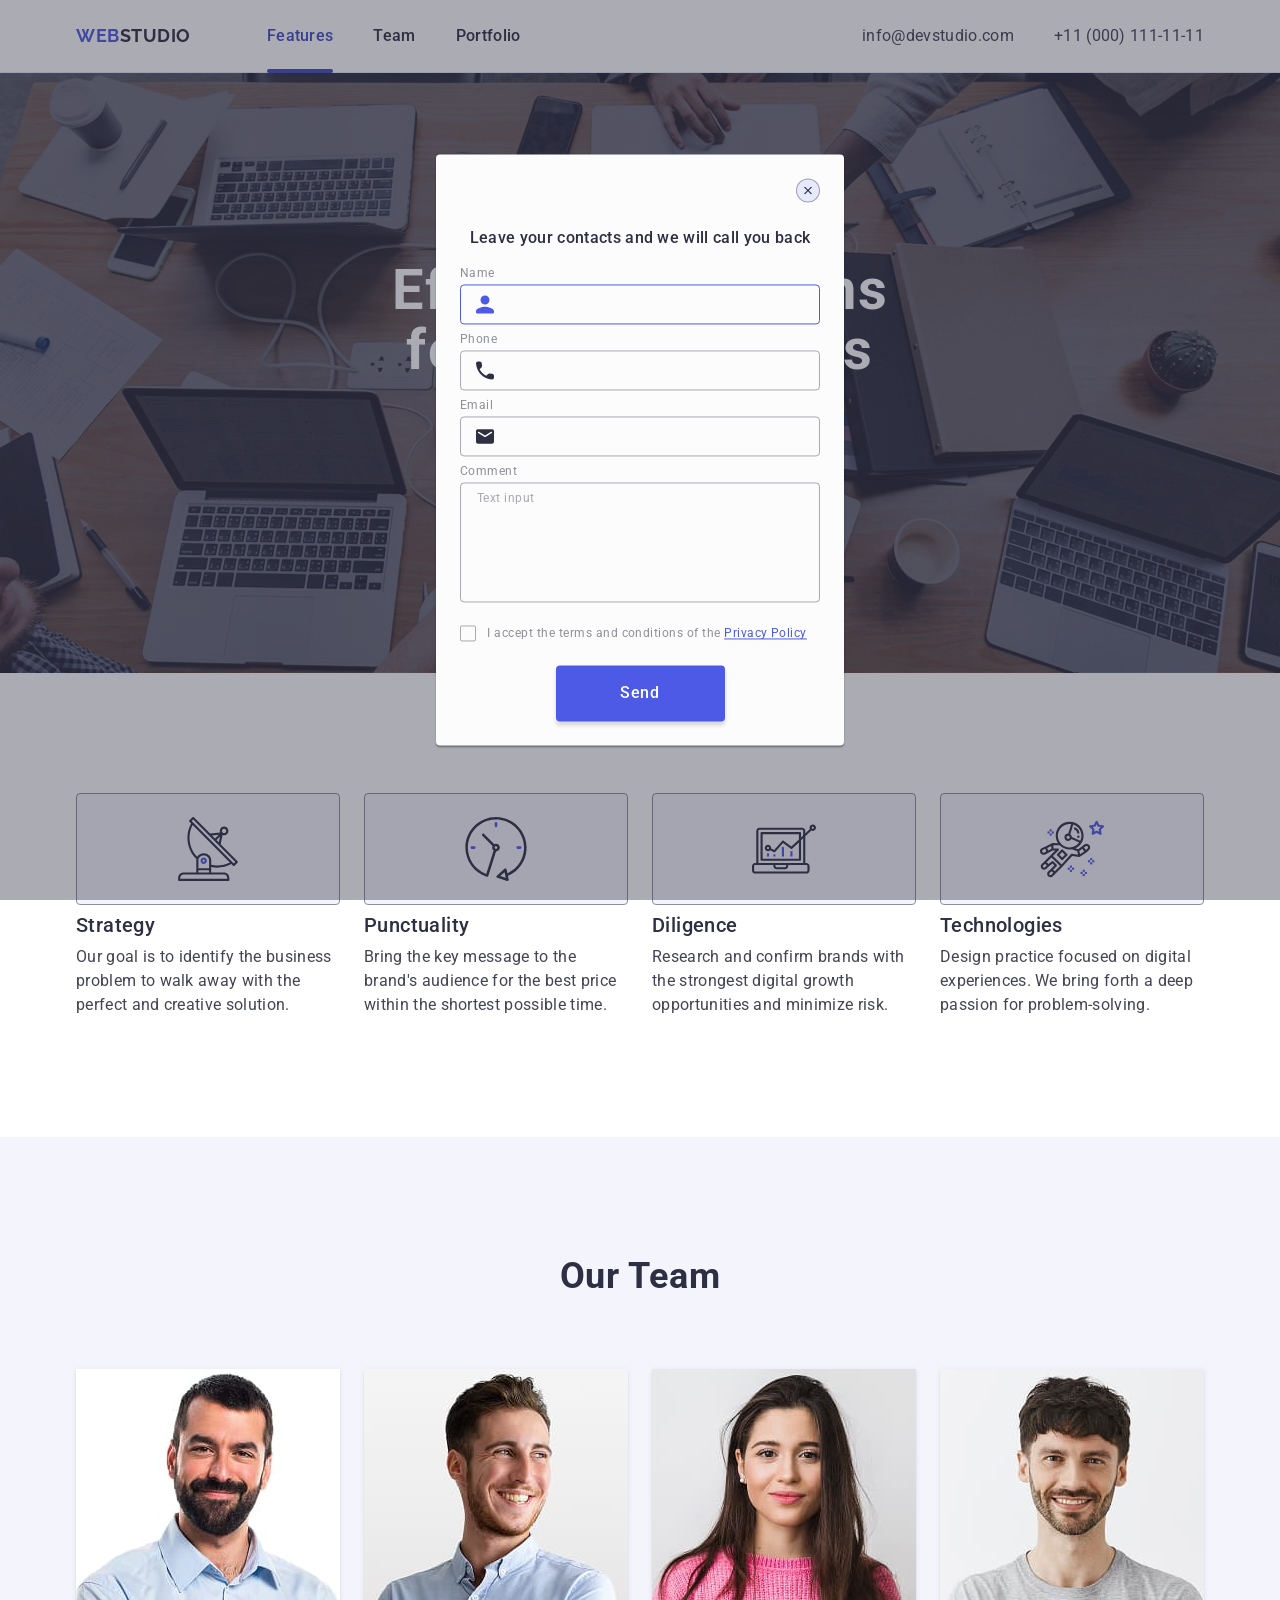
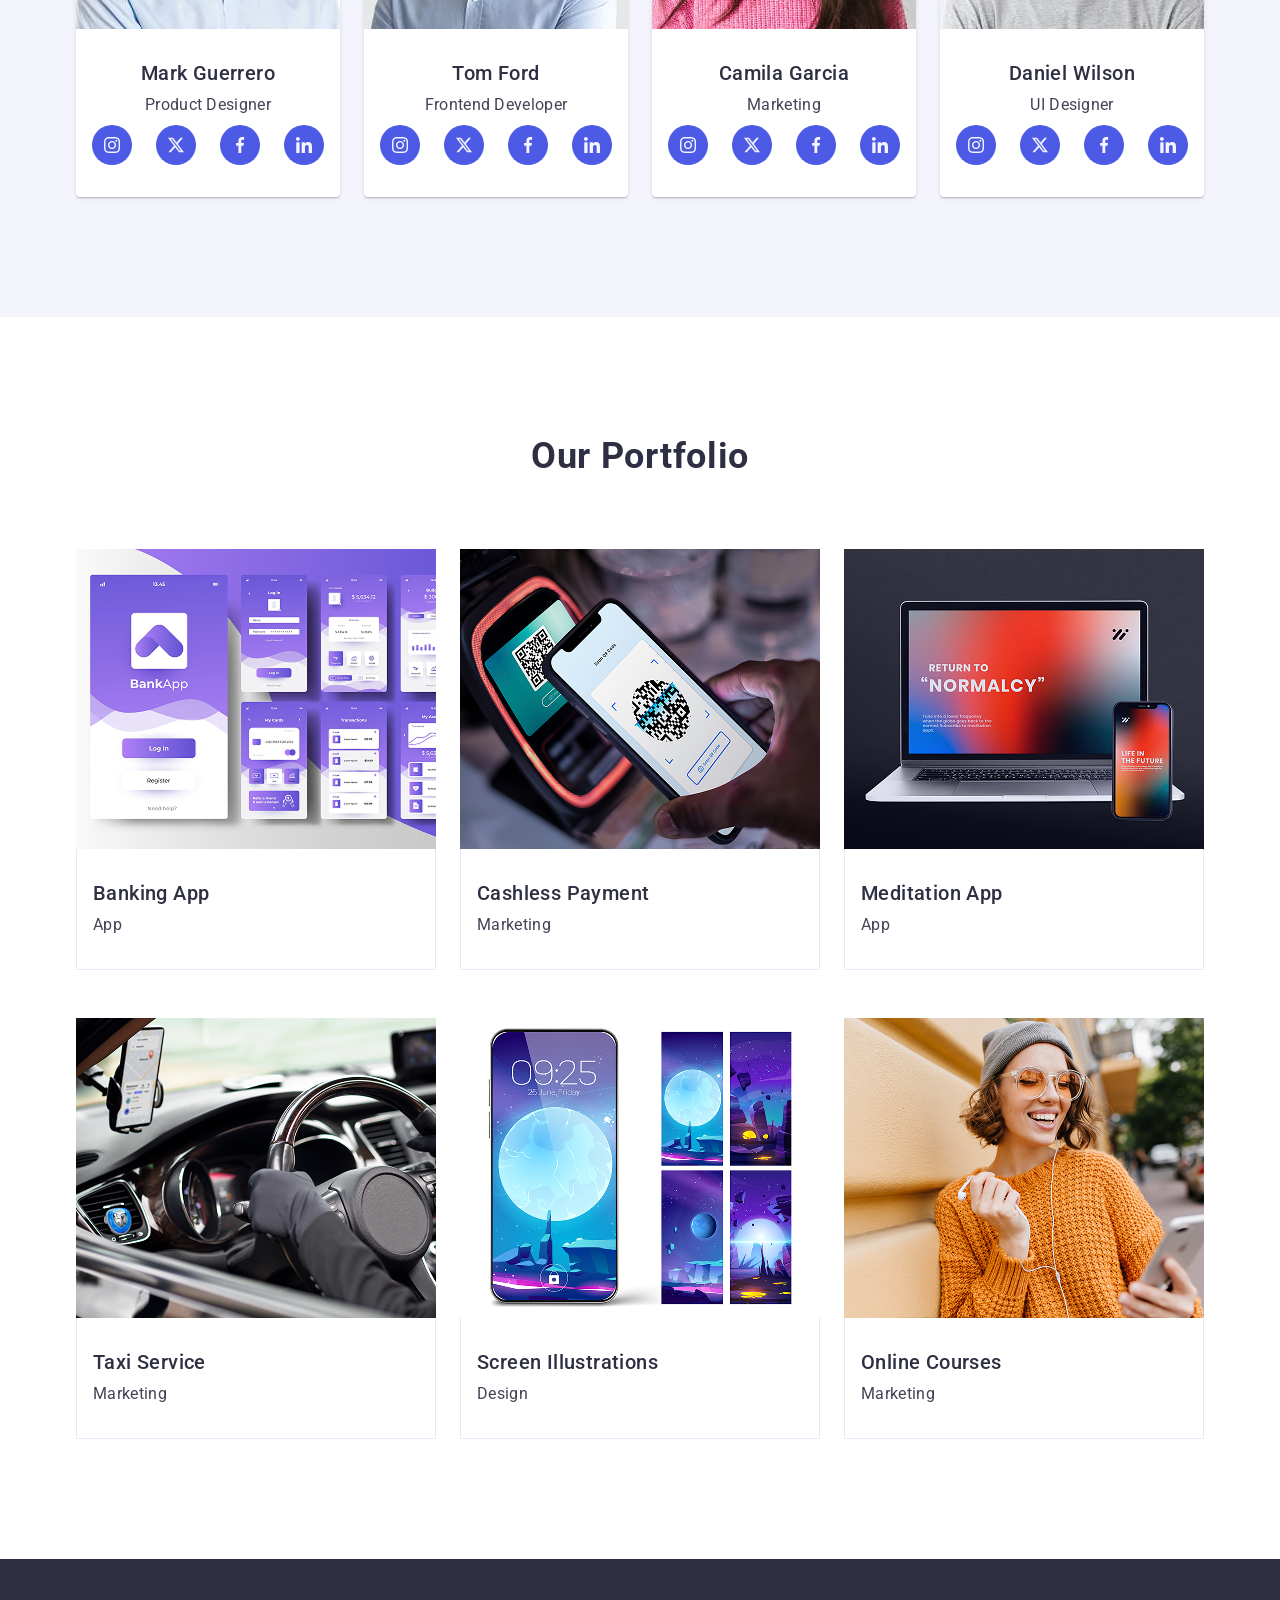
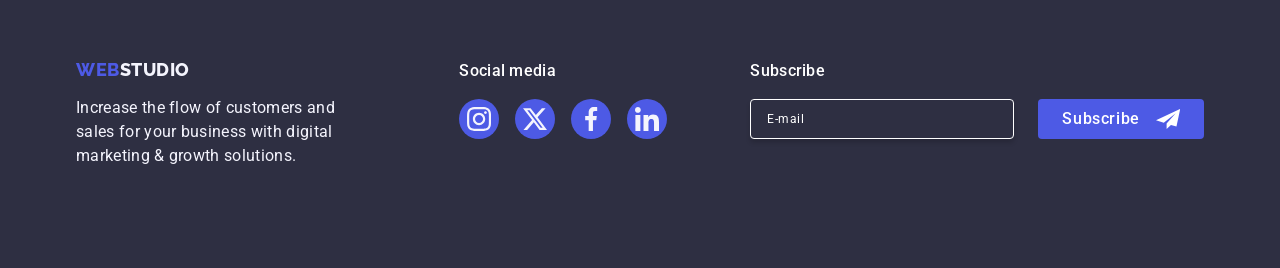
==== commit 2261795a: "hw-6 end 2.1" ====
--- a/index.html
+++ b/index.html
@@ -490,7 +490,7 @@
 
     <!-- MODAL WINDOW (Backdrop з id="modal") -->
 
-    <div class="backdrop /is-open" id="modal">
+    <div class="backdrop is-open" id="modal">
         <div class="modal">
             <button class="close-btn" type="button" aria-label="Close modal" title="Close">
                 <svg class="close-btn-svg" width="8" height="8">
@@ -559,7 +559,7 @@
 
     <!-- MOBILE MENU (з внутрішнім контейнером) -->
 
-    <div class="mobile-menu /is-open" id="mobile-menu">
+    <div class="mobile-menu is-open" id="mobile-menu">
         <div class="container mobile-menu-container">
             <button class="close-btn" type="button" aria-label="Close mobile menu">
                 <svg class="btn-svg" width="8" height="8">
